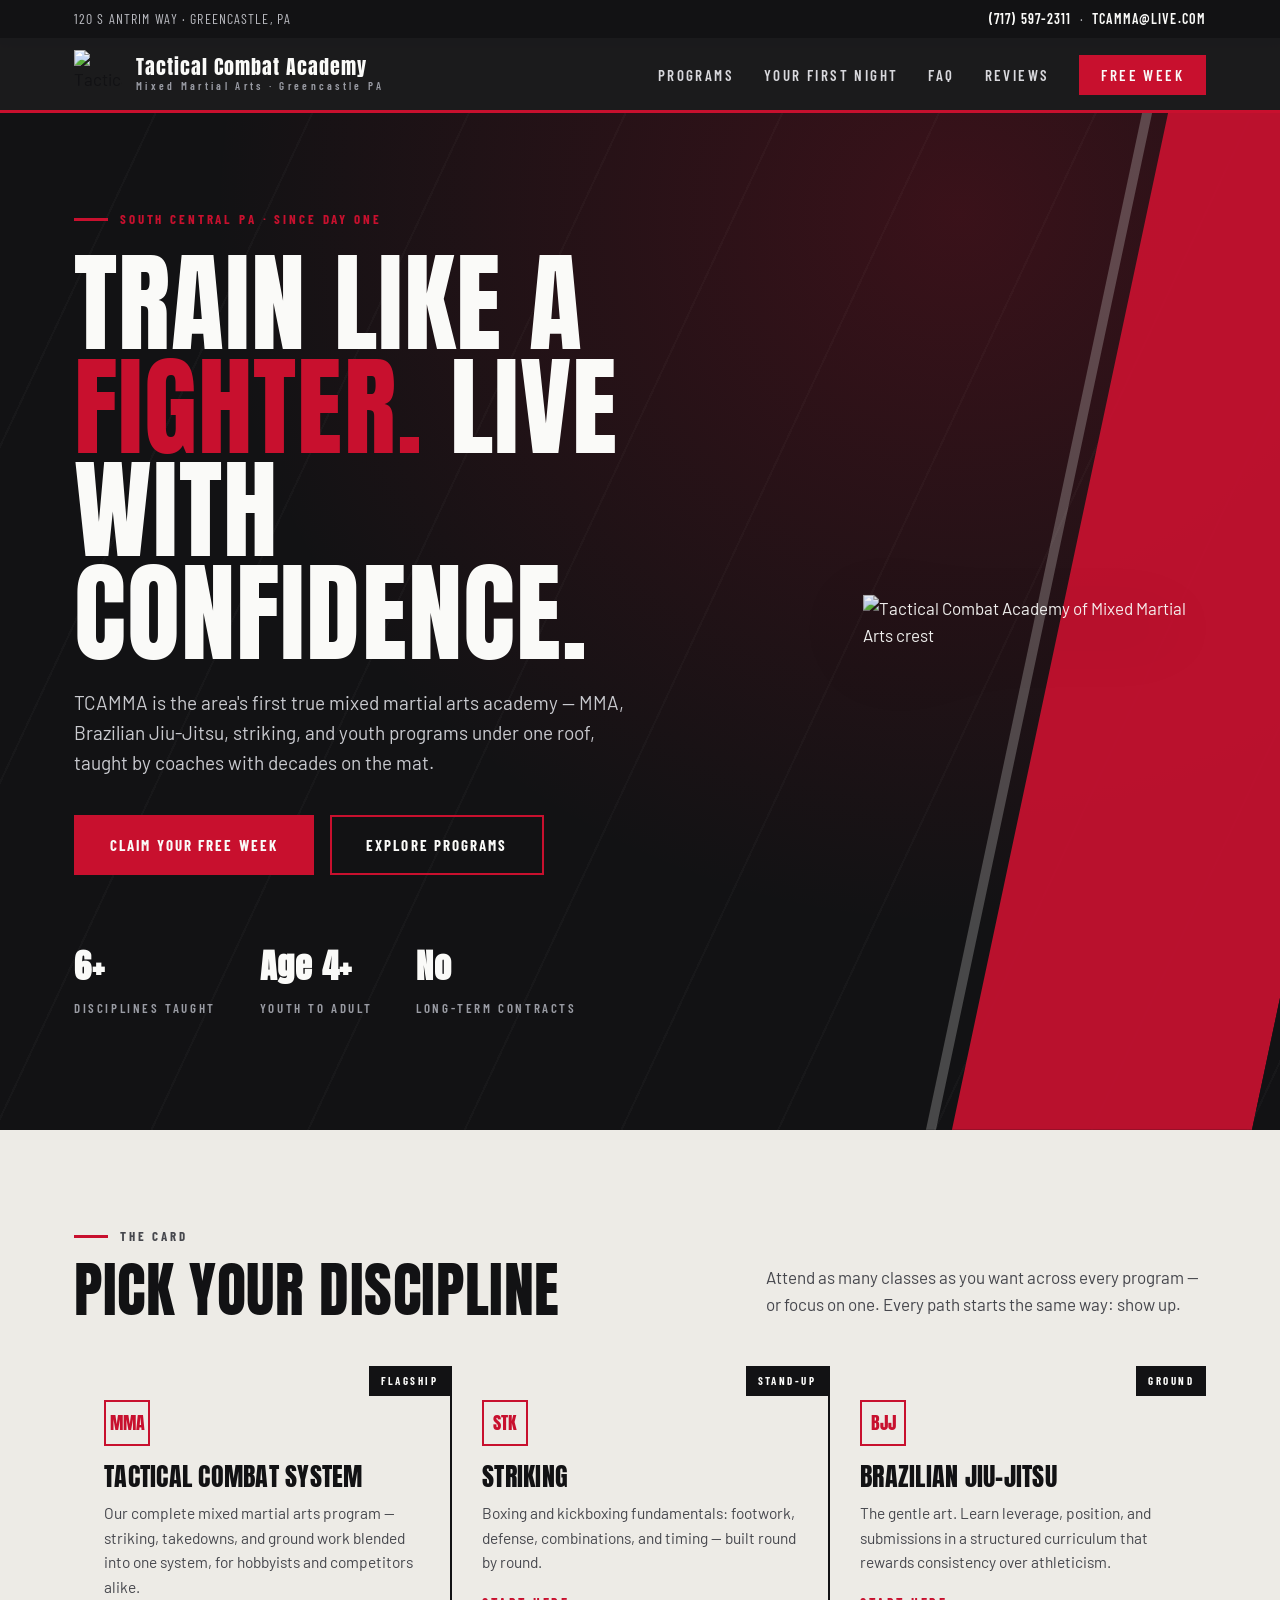
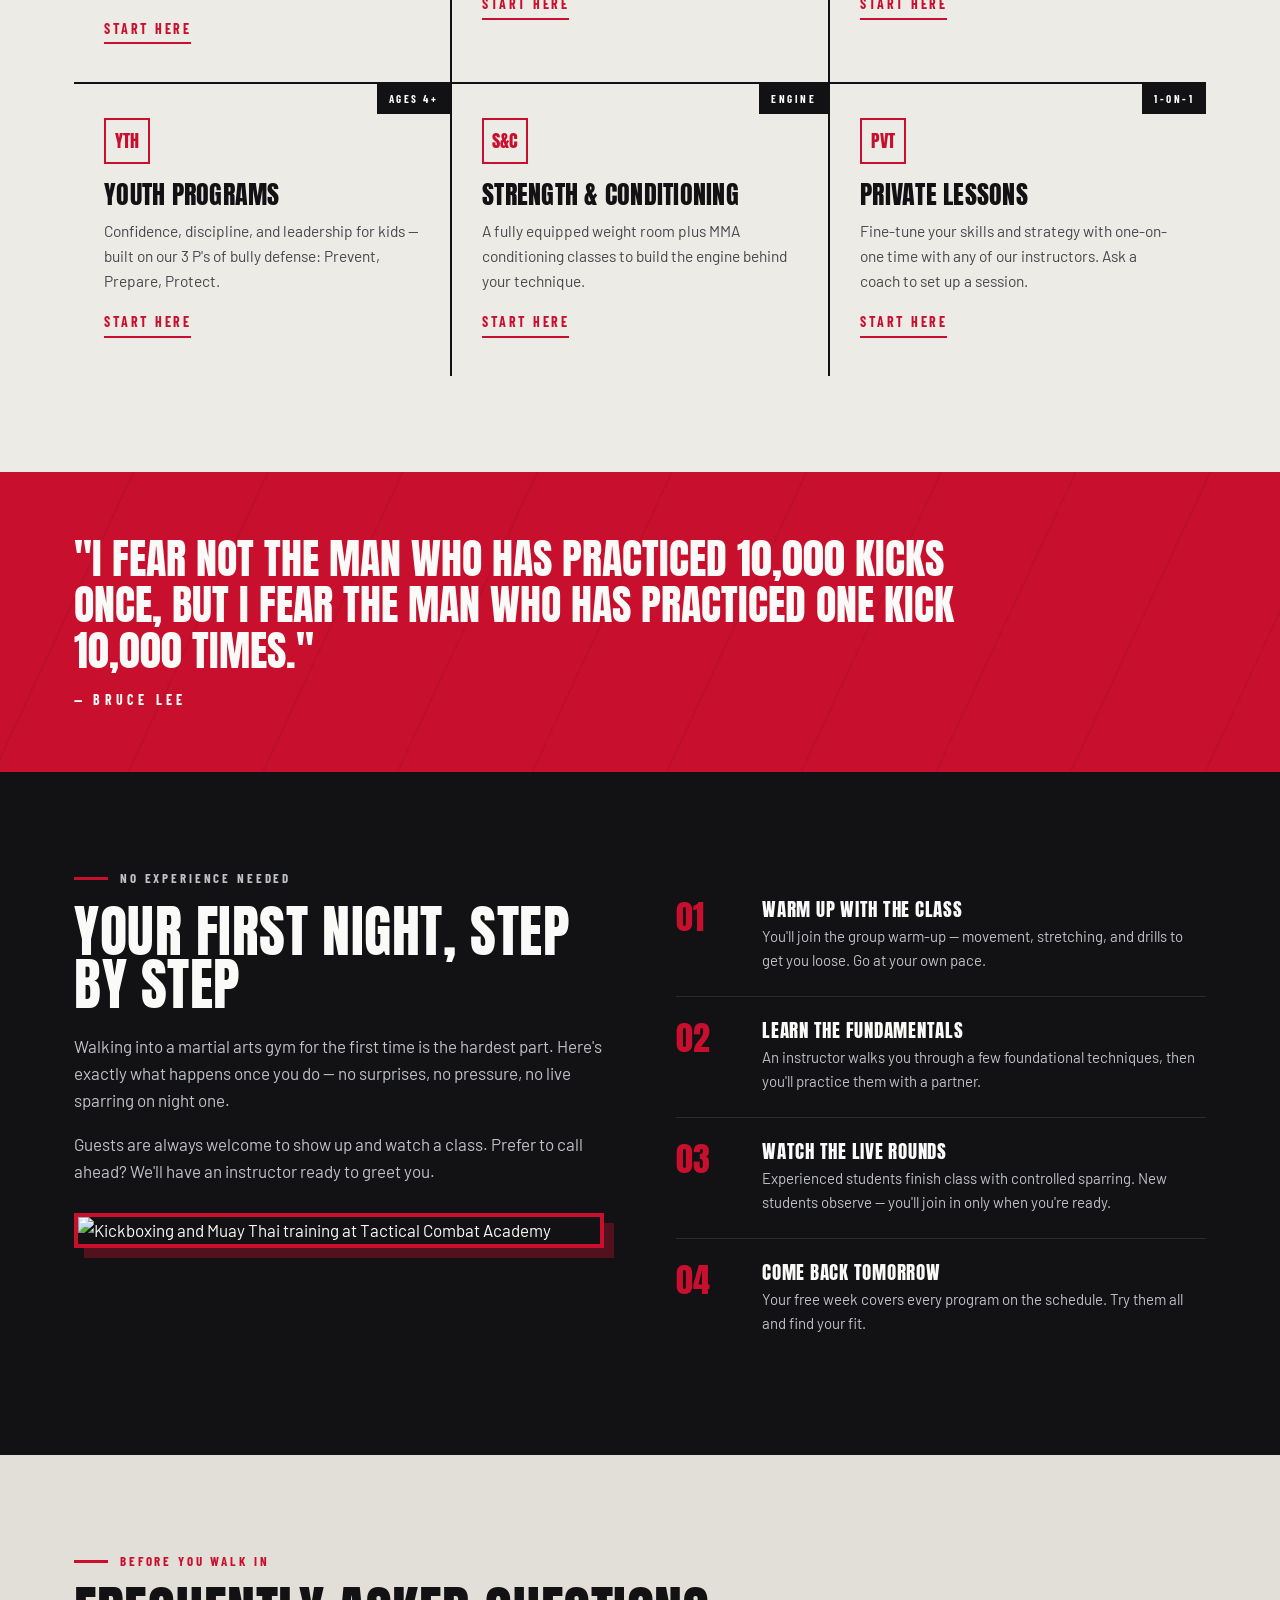
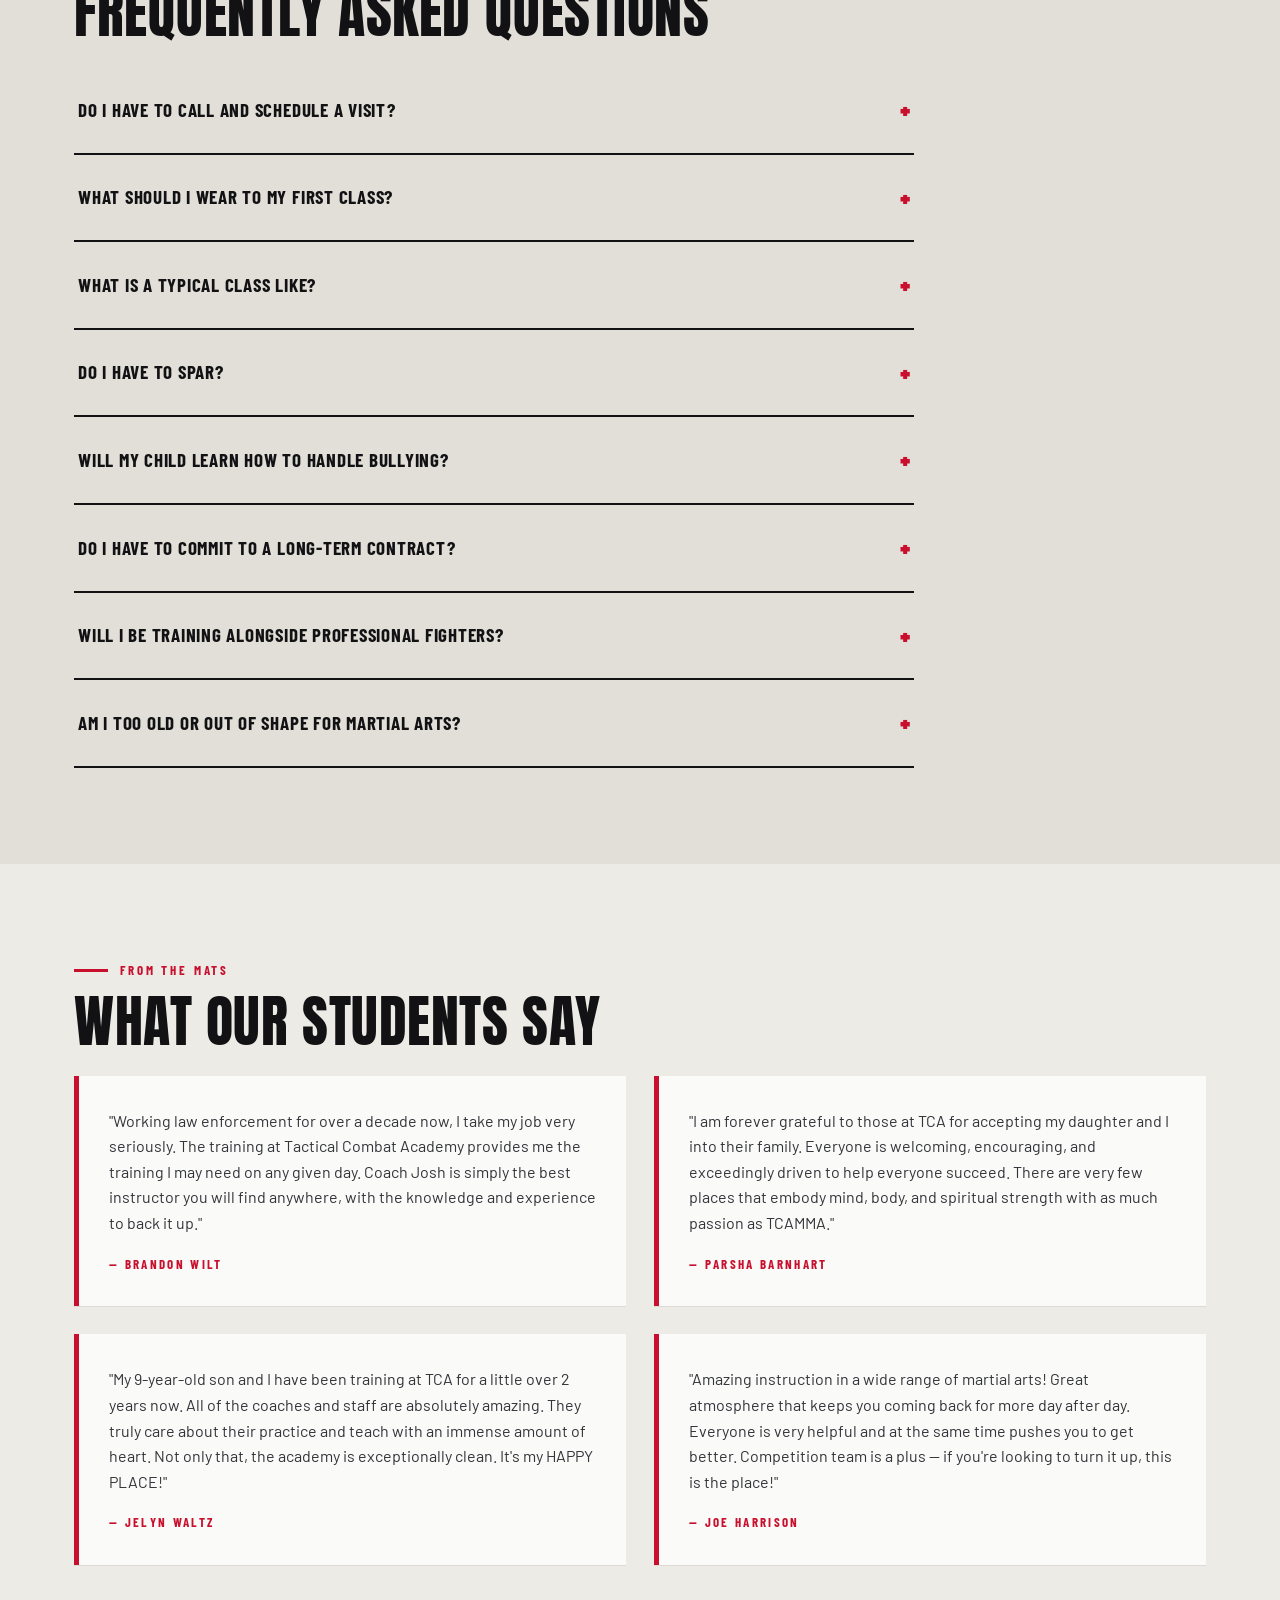
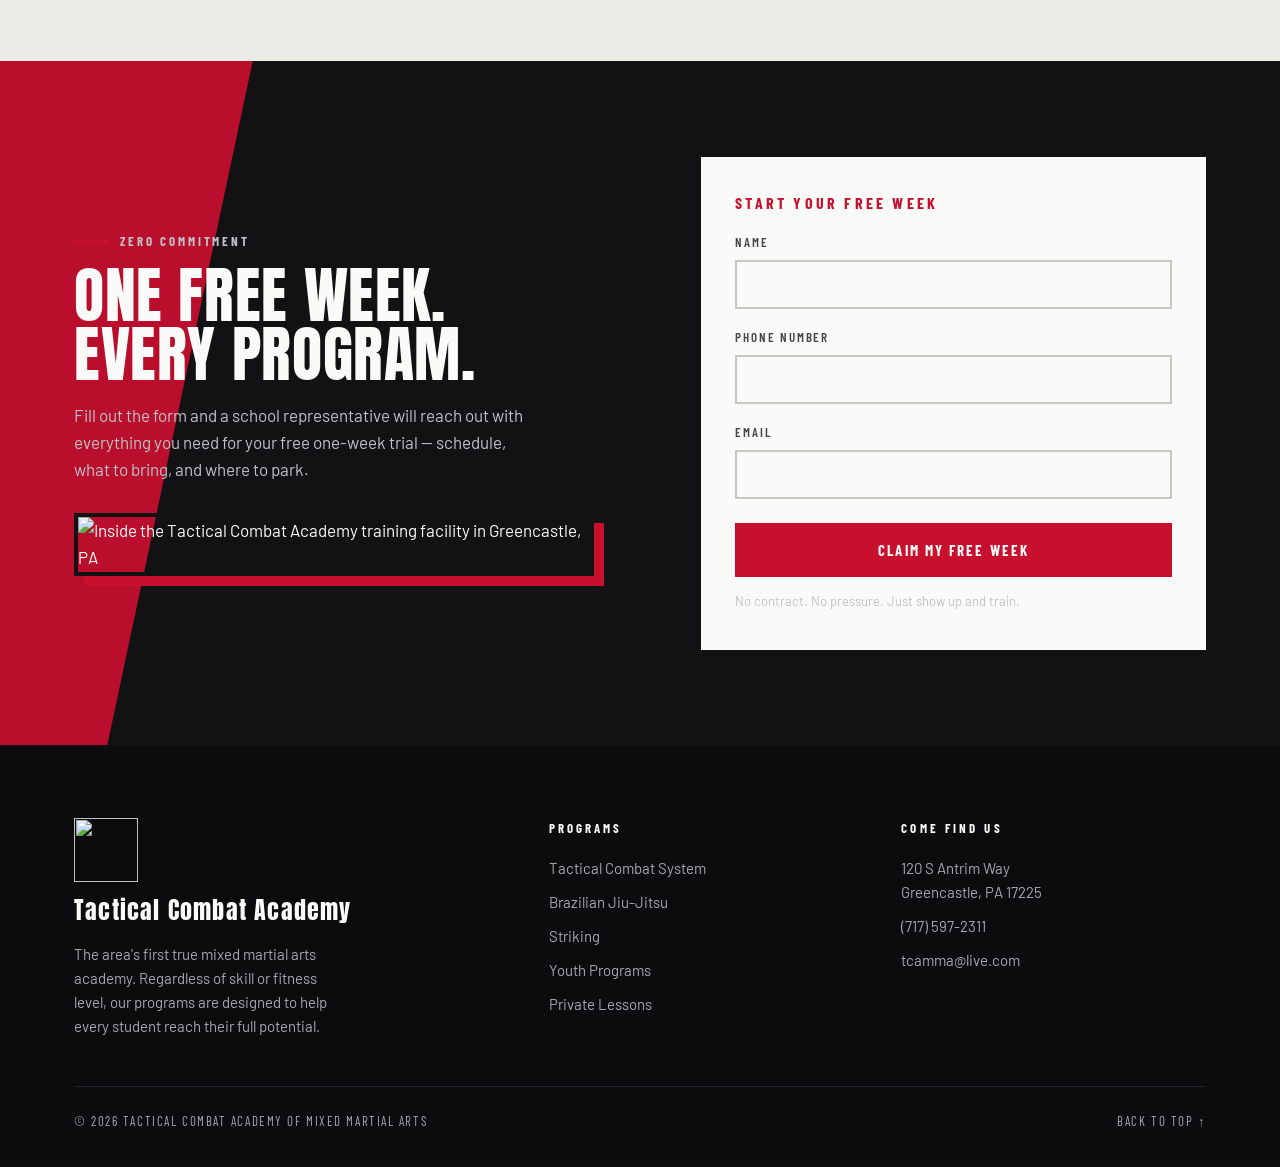
==== index.html @ 6f289216 "Rename tcamma-redesign_1.html to index.html" ====
<!DOCTYPE html>
<html lang="en">
<head>
<meta charset="UTF-8">
<meta name="viewport" content="width=device-width, initial-scale=1.0">
<title>Tactical Combat Academy | MMA, BJJ & Striking — Greencastle, PA</title>
<meta name="description" content="TCAMMA is South Central PA's first true mixed martial arts academy. MMA, Brazilian Jiu-Jitsu, Striking, and youth programs in Greencastle, PA. Free week of training.">
<link rel="preconnect" href="https://fonts.googleapis.com">
<link rel="preconnect" href="https://fonts.gstatic.com" crossorigin>
<link href="https://fonts.googleapis.com/css2?family=Anton&family=Barlow:wght@400;500;600;700&family=Barlow+Condensed:wght@500;600;700&display=swap" rel="stylesheet">
<style>
:root{
  --red:#C8102E;
  --red-dark:#8E0B20;
  --ink:#121214;
  --ink-soft:#1C1C20;
  --canvas:#EDEBE6;
  --canvas-deep:#E2DfD8;
  --steel:#6B6E76;
  --white:#FAFAF8;
  --display:'Anton',Impact,sans-serif;
  --body:'Barlow',Arial,sans-serif;
  --cond:'Barlow Condensed',Arial,sans-serif;
}
*{margin:0;padding:0;box-sizing:border-box}
html{scroll-behavior:smooth}
@media (prefers-reduced-motion:reduce){
  html{scroll-behavior:auto}
  *,*::before,*::after{animation:none!important;transition:none!important}
}
body{font-family:var(--body);color:var(--ink);background:var(--canvas);line-height:1.6;font-size:17px}
img{max-width:100%;display:block}
a{color:inherit}
.wrap{max-width:1180px;margin:0 auto;padding:0 24px}

/* ---------- utility ---------- */
.eyebrow{font-family:var(--cond);font-weight:700;letter-spacing:.22em;text-transform:uppercase;font-size:13px;color:var(--red);display:flex;align-items:center;gap:12px}
.eyebrow::before{content:"";width:34px;height:3px;background:var(--red)}
h1,h2,h3{font-family:var(--display);font-weight:400;text-transform:uppercase;line-height:.95;letter-spacing:.01em}
.btn{display:inline-block;font-family:var(--cond);font-weight:700;text-transform:uppercase;letter-spacing:.14em;font-size:15px;text-decoration:none;padding:16px 34px;border:2px solid var(--red);transition:background .18s,color .18s,transform .18s;cursor:pointer}
.btn-solid{background:var(--red);color:var(--white)}
.btn-solid:hover{background:var(--red-dark);border-color:var(--red-dark)}
.btn-ghost{background:transparent;color:var(--white)}
.btn-ghost:hover{background:var(--red);color:var(--white)}
.btn:focus-visible,a:focus-visible,button:focus-visible,input:focus-visible{outline:3px solid var(--red);outline-offset:3px}

/* ---------- top bar ---------- */
.topbar{background:var(--ink);color:#B9BAC0;font-family:var(--cond);font-size:14px;letter-spacing:.08em;text-transform:uppercase}
.topbar .wrap{display:flex;justify-content:space-between;align-items:center;padding-top:8px;padding-bottom:8px}
.topbar a{color:var(--white);text-decoration:none;font-weight:600}
.topbar a:hover{color:var(--red)}
@media(max-width:640px){.topbar .loc{display:none}.topbar .wrap{justify-content:center}}

/* ---------- nav ---------- */
.nav{position:sticky;top:0;z-index:50;background:rgba(18,18,20,.96);backdrop-filter:blur(6px);border-bottom:3px solid var(--red)}
.nav .wrap{display:flex;align-items:center;justify-content:space-between;height:72px}
.brand{display:flex;align-items:center;gap:14px;text-decoration:none}
.brand-logo{width:48px;height:48px;object-fit:contain}
.brand-name{font-family:var(--display);color:var(--white);font-size:20px;letter-spacing:.05em;line-height:1}
.brand-name span{display:block;font-family:var(--cond);font-weight:600;font-size:11px;letter-spacing:.3em;color:#9A9CA4;margin-top:3px}
.nav-links{display:flex;gap:30px;list-style:none;align-items:center}
.nav-links a{font-family:var(--cond);font-weight:600;font-size:15px;letter-spacing:.16em;text-transform:uppercase;color:#D8D8DC;text-decoration:none;padding:6px 0;border-bottom:2px solid transparent;transition:color .15s,border-color .15s}
.nav-links a:hover{color:var(--white);border-color:var(--red)}
.nav-cta{background:var(--red);color:var(--white)!important;padding:11px 22px!important;border-bottom:none!important}
.nav-cta:hover{background:var(--red-dark)}
.nav-toggle{display:none;background:none;border:0;cursor:pointer;width:44px;height:44px;position:relative}
.nav-toggle span,.nav-toggle span::before,.nav-toggle span::after{content:"";position:absolute;left:8px;width:28px;height:3px;background:var(--white);transition:transform .2s}
.nav-toggle span{top:21px}
.nav-toggle span::before{top:-9px;left:0}
.nav-toggle span::after{top:9px;left:0}
@media(max-width:880px){
  .nav-toggle{display:block}
  .nav-links{position:absolute;top:72px;left:0;right:0;background:var(--ink);flex-direction:column;gap:0;padding:12px 0 20px;display:none;border-bottom:3px solid var(--red)}
  .nav-links.open{display:flex}
  .nav-links li{width:100%;text-align:center}
  .nav-links a{display:block;padding:14px 0}
  .nav-cta{margin:10px 24px 0;display:inline-block}
}

/* ---------- hero ---------- */
.hero{position:relative;background:var(--ink);color:var(--white);overflow:hidden}
.hero::before{content:"";position:absolute;inset:0;background:
  repeating-linear-gradient(115deg,transparent 0 140px,rgba(255,255,255,.025) 140px 142px),
  radial-gradient(ellipse at 75% 10%,rgba(200,16,46,.22),transparent 55%);
  pointer-events:none}
.hero-stripe{position:absolute;top:0;bottom:0;right:-80px;width:300px;background:var(--red);transform:skewX(-12deg);opacity:.92}
.hero-stripe::after{content:"";position:absolute;left:-26px;top:0;bottom:0;width:10px;background:var(--white);opacity:.25}
.hero .wrap{position:relative;padding-top:96px;padding-bottom:110px;max-width:1180px}
.hero h1{font-size:clamp(52px,8.5vw,118px);max-width:11ch;margin:22px 0 8px}
.hero h1 em{font-style:normal;color:var(--red);-webkit-text-stroke:0}
.hero p.lede{max-width:560px;font-size:19px;color:#C9CACF;margin:22px 0 36px}
.hero-actions{display:flex;gap:16px;flex-wrap:wrap}
.hero-meta{display:flex;gap:44px;margin-top:64px;flex-wrap:wrap}
.hero-meta div{font-family:var(--cond)}
.hero-meta b{display:block;font-family:var(--display);font-size:34px;color:var(--white);letter-spacing:.02em}
.hero-meta span{font-size:13px;font-weight:600;letter-spacing:.2em;text-transform:uppercase;color:#9A9CA4}
@media(max-width:640px){.hero .wrap{padding-top:64px;padding-bottom:72px}.hero-stripe{display:none}.hero-meta{gap:28px}}

.hero-logo{position:absolute;right:6%;top:50%;transform:translateY(-50%);width:min(340px,30vw);opacity:.95;filter:drop-shadow(0 18px 40px rgba(0,0,0,.5))}
@media(max-width:880px){.hero-logo{display:none}}
.section-photo{width:100%;border:4px solid var(--ink);box-shadow:10px 10px 0 var(--red)}
.first .section-photo{border-color:var(--red);box-shadow:10px 10px 0 rgba(200,16,46,.35);margin-top:28px}

/* ---------- programs (fight card) ---------- */
.programs{padding:96px 0;background:var(--canvas)}
.section-head{display:flex;justify-content:space-between;align-items:flex-end;gap:24px;margin-bottom:48px;flex-wrap:wrap}
.section-head h2{font-size:clamp(36px,5vw,60px);margin-top:14px}
.section-head p{max-width:440px;color:#46474D}
.card-grid{display:grid;grid-template-columns:repeat(3,1fr);gap:2px;background:var(--ink)}
.pcard{background:var(--canvas);padding:34px 30px 38px;position:relative;transition:background .18s}
.pcard::before{content:attr(data-tag);position:absolute;top:0;right:0;background:var(--ink);color:var(--white);font-family:var(--cond);font-weight:700;font-size:11px;letter-spacing:.22em;text-transform:uppercase;padding:6px 12px}
.pcard:hover{background:var(--white)}
.pcard h3{font-size:26px;margin:18px 0 12px}
.pcard p{font-size:15.5px;color:#46474D}
.pcard .disc{width:46px;height:46px;border:2px solid var(--red);display:flex;align-items:center;justify-content:center;font-family:var(--display);font-size:18px;color:var(--red)}
.pcard a{font-family:var(--cond);font-weight:700;font-size:14px;letter-spacing:.18em;text-transform:uppercase;color:var(--red);text-decoration:none;display:inline-block;margin-top:18px;border-bottom:2px solid var(--red);padding-bottom:2px}
.pcard a:hover{color:var(--red-dark);border-color:var(--red-dark)}
@media(max-width:920px){.card-grid{grid-template-columns:repeat(2,1fr)}}
@media(max-width:600px){.card-grid{grid-template-columns:1fr}}

/* ---------- quote band ---------- */
.quote{background:var(--red);color:var(--white);padding:64px 0;position:relative;overflow:hidden}
.quote::before{content:"";position:absolute;inset:0;background:repeating-linear-gradient(115deg,transparent 0 120px,rgba(0,0,0,.06) 120px 122px)}
.quote blockquote{position:relative;font-family:var(--display);font-size:clamp(24px,3.6vw,42px);text-transform:uppercase;line-height:1.1;max-width:880px}
.quote cite{display:block;margin-top:18px;font-family:var(--cond);font-style:normal;font-weight:700;font-size:14px;letter-spacing:.3em}

/* ---------- why / first night ---------- */
.first{padding:96px 0;background:var(--ink);color:var(--white)}
.first .wrap{display:grid;grid-template-columns:1fr 1fr;gap:72px;align-items:start}
.first h2{font-size:clamp(36px,5vw,56px);margin:14px 0 22px}
.first p{color:#C0C1C7;margin-bottom:16px}
.steps{counter-reset:step;list-style:none;margin-top:8px}
.steps li{counter-increment:step;display:grid;grid-template-columns:64px 1fr;gap:22px;padding:24px 0;border-bottom:1px solid #2A2A2F}
.steps li:last-child{border-bottom:none}
.steps li::before{content:counter(step,decimal-leading-zero);font-family:var(--display);font-size:34px;color:var(--red);line-height:1}
.steps h3{font-size:19px;letter-spacing:.04em;margin-bottom:6px}
.steps p{font-size:15px;margin:0}
@media(max-width:880px){.first .wrap{grid-template-columns:1fr;gap:40px}}

/* ---------- faq ---------- */
.faq{padding:96px 0;background:var(--canvas-deep)}
.faq-list{max-width:840px;margin-top:8px}
.faq-item{border-bottom:2px solid var(--ink)}
.faq-item summary{cursor:pointer;list-style:none;display:flex;justify-content:space-between;align-items:center;gap:20px;padding:22px 4px;font-family:var(--cond);font-weight:700;font-size:19px;letter-spacing:.04em;text-transform:uppercase}
.faq-item summary::-webkit-details-marker{display:none}
.faq-item summary::after{content:"+";font-family:var(--display);font-size:26px;color:var(--red);flex:0 0 auto;transition:transform .18s}
.faq-item[open] summary::after{transform:rotate(45deg)}
.faq-item .a{padding:0 4px 24px;color:#3C3D42;max-width:70ch}

/* ---------- testimonials ---------- */
.testi{padding:96px 0;background:var(--canvas)}
.testi-grid{display:grid;grid-template-columns:repeat(2,1fr);gap:28px;margin-top:8px}
.tcard{background:var(--white);border-left:5px solid var(--red);padding:32px 30px;box-shadow:0 1px 0 rgba(18,18,20,.08)}
.tcard p{font-size:16px;color:#33343A}
.tcard footer{margin-top:18px;font-family:var(--cond);font-weight:700;letter-spacing:.18em;text-transform:uppercase;font-size:13px;color:var(--red)}
@media(max-width:760px){.testi-grid{grid-template-columns:1fr}}

/* ---------- trial form ---------- */
.trial{background:var(--ink);color:var(--white);padding:96px 0;position:relative;overflow:hidden}
.trial::before{content:"";position:absolute;top:0;bottom:0;left:-120px;width:300px;background:var(--red);transform:skewX(-12deg);opacity:.92}
.trial .wrap{position:relative;display:grid;grid-template-columns:1.1fr 1fr;gap:72px;align-items:center}
.trial h2{font-size:clamp(38px,5vw,62px);margin:14px 0 18px}
.trial p{color:#C0C1C7;max-width:46ch}
.trial-form{background:var(--white);color:var(--ink);padding:38px 34px}
.trial-form h3{font-family:var(--cond);font-weight:700;font-size:16px;letter-spacing:.2em;text-transform:uppercase;margin-bottom:22px;color:var(--red)}
.field{margin-bottom:18px}
.field label{display:block;font-family:var(--cond);font-weight:600;font-size:13px;letter-spacing:.14em;text-transform:uppercase;margin-bottom:7px;color:#46474D}
.field input{width:100%;padding:13px 14px;border:2px solid #C9C7C0;background:var(--white);font-family:var(--body);font-size:16px}
.field input:focus{border-color:var(--red);outline:none}
.trial-form .btn{width:100%;text-align:center;margin-top:6px}
.fineprint{font-size:13px;color:#7A7B80;margin-top:14px}
@media(max-width:880px){.trial .wrap{grid-template-columns:1fr;gap:44px}.trial::before{display:none}}

/* ---------- footer ---------- */
footer.site{background:#0C0C0E;color:#A7A8AE;padding:72px 0 36px;font-size:15px}
.foot-grid{display:grid;grid-template-columns:1.4fr 1fr 1fr;gap:48px;margin-bottom:48px}
.foot-grid h4{font-family:var(--cond);font-weight:700;font-size:13px;letter-spacing:.24em;text-transform:uppercase;color:var(--white);margin-bottom:18px}
.foot-grid ul{list-style:none}
.foot-grid li{margin-bottom:10px}
.foot-grid a{text-decoration:none;color:#A7A8AE}
.foot-grid a:hover{color:var(--white)}
.foot-brand .brand-name{font-size:24px}
.foot-brand p{margin-top:16px;max-width:34ch}
.foot-bottom{border-top:1px solid #232327;padding-top:24px;display:flex;justify-content:space-between;gap:16px;flex-wrap:wrap;font-family:var(--cond);font-size:13px;letter-spacing:.12em;text-transform:uppercase}
@media(max-width:760px){.foot-grid{grid-template-columns:1fr;gap:36px}}

/* ---------- reveal animation ---------- */
.reveal{opacity:0;transform:translateY(18px);transition:opacity .5s ease,transform .5s ease}
.reveal.in{opacity:1;transform:none}
</style>
</head>
<body>

<!-- TOP BAR -->
<div class="topbar">
  <div class="wrap">
    <span class="loc">120 S Antrim Way · Greencastle, PA</span>
    <span><a href="tel:7175972311">(717) 597-2311</a> &nbsp;·&nbsp; <a href="mailto:tcamma@live.com">tcamma@live.com</a></span>
  </div>
</div>

<!-- NAV -->
<nav class="nav" aria-label="Main">
  <div class="wrap">
    <a class="brand" href="#top">
      <img class="brand-logo" src="https://www.tcamma.com/wp-content/uploads/2019/04/tcamma85.png" alt="Tactical Combat Academy logo" width="48" height="48">
      <span class="brand-name">Tactical Combat Academy<span>Mixed Martial Arts · Greencastle PA</span></span>
    </a>
    <button class="nav-toggle" aria-label="Open menu" aria-expanded="false" onclick="toggleNav(this)"><span></span></button>
    <ul class="nav-links" id="navLinks">
      <li><a href="#programs">Programs</a></li>
      <li><a href="#first-night">Your First Night</a></li>
      <li><a href="#faq">FAQ</a></li>
      <li><a href="#testimonials">Reviews</a></li>
      <li><a href="#free-week" class="nav-cta">Free Week</a></li>
    </ul>
  </div>
</nav>

<!-- HERO -->
<header class="hero" id="top">
  <div class="hero-stripe" aria-hidden="true"></div>
  <img class="hero-logo" src="https://www.tcamma.com/wp-content/uploads/2019/04/tcamma200.png" alt="Tactical Combat Academy of Mixed Martial Arts crest">
  <div class="wrap">
    <p class="eyebrow">South Central PA · Since Day One</p>
    <h1>Train like a <em>fighter.</em> Live with confidence.</h1>
    <p class="lede">TCAMMA is the area's first true mixed martial arts academy — MMA, Brazilian Jiu-Jitsu, striking, and youth programs under one roof, taught by coaches with decades on the mat.</p>
    <div class="hero-actions">
      <a class="btn btn-solid" href="#free-week">Claim Your Free Week</a>
      <a class="btn btn-ghost" href="#programs">Explore Programs</a>
    </div>
    <div class="hero-meta">
      <div><b>6+</b><span>Disciplines Taught</span></div>
      <div><b>Age 4+</b><span>Youth to Adult</span></div>
      <div><b>No</b><span>Long-Term Contracts</span></div>
    </div>
  </div>
</header>

<!-- PROGRAMS -->
<section class="programs" id="programs">
  <div class="wrap">
    <div class="section-head reveal">
      <div>
        <p class="eyebrow">The Card</p>
        <h2>Pick Your Discipline</h2>
      </div>
      <p>Attend as many classes as you want across every program — or focus on one. Every path starts the same way: show up.</p>
    </div>
    <div class="card-grid">
      <article class="pcard reveal" data-tag="Flagship">
        <div class="disc">MMA</div>
        <h3>Tactical Combat System</h3>
        <p>Our complete mixed martial arts program — striking, takedowns, and ground work blended into one system, for hobbyists and competitors alike.</p>
        <a href="#free-week">Start Here</a>
      </article>
      <article class="pcard reveal" data-tag="Stand-Up">
        <div class="disc">STK</div>
        <h3>Striking</h3>
        <p>Boxing and kickboxing fundamentals: footwork, defense, combinations, and timing — built round by round.</p>
        <a href="#free-week">Start Here</a>
      </article>
      <article class="pcard reveal" data-tag="Ground">
        <div class="disc">BJJ</div>
        <h3>Brazilian Jiu-Jitsu</h3>
        <p>The gentle art. Learn leverage, position, and submissions in a structured curriculum that rewards consistency over athleticism.</p>
        <a href="#free-week">Start Here</a>
      </article>
      <article class="pcard reveal" data-tag="Ages 4+">
        <div class="disc">YTH</div>
        <h3>Youth Programs</h3>
        <p>Confidence, discipline, and leadership for kids — built on our 3 P's of bully defense: Prevent, Prepare, Protect.</p>
        <a href="#free-week">Start Here</a>
      </article>
      <article class="pcard reveal" data-tag="Engine">
        <div class="disc">S&amp;C</div>
        <h3>Strength &amp; Conditioning</h3>
        <p>A fully equipped weight room plus MMA conditioning classes to build the engine behind your technique.</p>
        <a href="#free-week">Start Here</a>
      </article>
      <article class="pcard reveal" data-tag="1-on-1">
        <div class="disc">PVT</div>
        <h3>Private Lessons</h3>
        <p>Fine-tune your skills and strategy with one-on-one time with any of our instructors. Ask a coach to set up a session.</p>
        <a href="#free-week">Start Here</a>
      </article>
    </div>
  </div>
</section>

<!-- QUOTE BAND -->
<section class="quote">
  <div class="wrap">
    <blockquote class="reveal">
      "I fear not the man who has practiced 10,000 kicks once, but I fear the man who has practiced one kick 10,000 times."
      <cite>— Bruce Lee</cite>
    </blockquote>
  </div>
</section>

<!-- FIRST NIGHT -->
<section class="first" id="first-night">
  <div class="wrap">
    <div class="reveal">
      <p class="eyebrow">No Experience Needed</p>
      <h2>Your First Night, Step by Step</h2>
      <p>Walking into a martial arts gym for the first time is the hardest part. Here's exactly what happens once you do — no surprises, no pressure, no live sparring on night one.</p>
      <p>Guests are always welcome to show up and watch a class. Prefer to call ahead? We'll have an instructor ready to greet you.</p>
      <img class="section-photo" src="https://www.tcamma.com/wp-content/uploads/2019/06/kickboxing_muay_thai_tca.jpg" alt="Kickboxing and Muay Thai training at Tactical Combat Academy" loading="lazy">
    </div>
    <ol class="steps reveal">
      <li>
        <div>
          <h3>Warm Up With the Class</h3>
          <p>You'll join the group warm-up — movement, stretching, and drills to get you loose. Go at your own pace.</p>
        </div>
      </li>
      <li>
        <div>
          <h3>Learn the Fundamentals</h3>
          <p>An instructor walks you through a few foundational techniques, then you'll practice them with a partner.</p>
        </div>
      </li>
      <li>
        <div>
          <h3>Watch the Live Rounds</h3>
          <p>Experienced students finish class with controlled sparring. New students observe — you'll join in only when you're ready.</p>
        </div>
      </li>
      <li>
        <div>
          <h3>Come Back Tomorrow</h3>
          <p>Your free week covers every program on the schedule. Try them all and find your fit.</p>
        </div>
      </li>
    </ol>
  </div>
</section>

<!-- FAQ -->
<section class="faq" id="faq">
  <div class="wrap">
    <p class="eyebrow">Before You Walk In</p>
    <h2 style="font-size:clamp(36px,5vw,56px);margin:14px 0 28px">Frequently Asked Questions</h2>
    <div class="faq-list reveal">
      <details class="faq-item">
        <summary>Do I have to call and schedule a visit?</summary>
        <div class="a">No. Guests are always welcome to show up and watch a class. If you feel more comfortable calling ahead, we'll have an instructor ready to greet you.</div>
      </details>
      <details class="faq-item">
        <summary>What should I wear to my first class?</summary>
        <div class="a">Comfortable workout clothes — gym shorts and a well-fitting t-shirt or compression shirt work best.</div>
      </details>
      <details class="faq-item">
        <summary>What is a typical class like?</summary>
        <div class="a">Every class has three phases: warm-ups, technique and drilling, then live sparring for experienced students.</div>
      </details>
      <details class="faq-item">
        <summary>Do I have to spar?</summary>
        <div class="a">No one is pressured into anything they're not ready for. Eventually, sparring is how you learn movement and timing — but the goal is to refine technique, never to hurt anyone.</div>
      </details>
      <details class="faq-item">
        <summary>Will my child learn how to handle bullying?</summary>
        <div class="a">Yes. Our children's program is built on the 3 P's: Prevent, Prepare, and Protect. We teach kids to avoid conflict whenever possible — and to be ready if they ever need to defend themselves.</div>
      </details>
      <details class="faq-item">
        <summary>Do I have to commit to a long-term contract?</summary>
        <div class="a">No. We don't believe in locking students into year-long contracts.</div>
      </details>
      <details class="faq-item">
        <summary>Will I be training alongside professional fighters?</summary>
        <div class="a">Possibly! Several amateur and professional fighters train here regularly — and they often help newer students learn.</div>
      </details>
      <details class="faq-item">
        <summary>Am I too old or out of shape for martial arts?</summary>
        <div class="a">No. We have students of all ages and fitness levels, and we'll ease you into the program. The only way to improve your conditioning is to get started.</div>
      </details>
    </div>
  </div>
</section>

<!-- TESTIMONIALS -->
<section class="testi" id="testimonials">
  <div class="wrap">
    <p class="eyebrow">From the Mats</p>
    <h2 style="font-size:clamp(36px,5vw,56px);margin:14px 0 28px">What Our Students Say</h2>
    <div class="testi-grid">
      <article class="tcard reveal">
        <p>"Working law enforcement for over a decade now, I take my job very seriously. The training at Tactical Combat Academy provides me the training I may need on any given day. Coach Josh is simply the best instructor you will find anywhere, with the knowledge and experience to back it up."</p>
        <footer>— Brandon Wilt</footer>
      </article>
      <article class="tcard reveal">
        <p>"I am forever grateful to those at TCA for accepting my daughter and I into their family. Everyone is welcoming, encouraging, and exceedingly driven to help everyone succeed. There are very few places that embody mind, body, and spiritual strength with as much passion as TCAMMA."</p>
        <footer>— Parsha Barnhart</footer>
      </article>
      <article class="tcard reveal">
        <p>"My 9-year-old son and I have been training at TCA for a little over 2 years now. All of the coaches and staff are absolutely amazing. They truly care about their practice and teach with an immense amount of heart. Not only that, the academy is exceptionally clean. It's my HAPPY PLACE!"</p>
        <footer>— Jelyn Waltz</footer>
      </article>
      <article class="tcard reveal">
        <p>"Amazing instruction in a wide range of martial arts! Great atmosphere that keeps you coming back for more day after day. Everyone is very helpful and at the same time pushes you to get better. Competition team is a plus — if you're looking to turn it up, this is the place!"</p>
        <footer>— Joe Harrison</footer>
      </article>
    </div>
  </div>
</section>

<!-- FREE WEEK -->
<section class="trial" id="free-week">
  <div class="wrap">
    <div class="reveal">
      <p class="eyebrow">Zero Commitment</p>
      <h2>One Free Week.<br>Every Program.</h2>
      <p>Fill out the form and a school representative will reach out with everything you need for your free one-week trial — schedule, what to bring, and where to park.</p>
      <img class="section-photo" src="https://www.tcamma.com/wp-content/uploads/2019/06/tactical_combat_academy_greencastle_pa.jpg" alt="Inside the Tactical Combat Academy training facility in Greencastle, PA" loading="lazy" style="margin-top:30px;max-width:520px">
    </div>
    <form class="trial-form reveal" onsubmit="event.preventDefault();this.innerHTML='<h3>You\'re In</h3><p>Thanks — a school representative will reach out soon with details about your free week of training.</p>'">
      <h3>Start Your Free Week</h3>
      <div class="field">
        <label for="f-name">Name</label>
        <input id="f-name" type="text" name="name" autocomplete="name" required>
      </div>
      <div class="field">
        <label for="f-phone">Phone Number</label>
        <input id="f-phone" type="tel" name="phone" autocomplete="tel" required>
      </div>
      <div class="field">
        <label for="f-email">Email</label>
        <input id="f-email" type="email" name="email" autocomplete="email" required>
      </div>
      <button class="btn btn-solid" type="submit">Claim My Free Week</button>
      <p class="fineprint">No contract. No pressure. Just show up and train.</p>
    </form>
  </div>
</section>

<!-- FOOTER -->
<footer class="site">
  <div class="wrap">
    <div class="foot-grid">
      <div class="foot-brand">
        <img src="https://www.tcamma.com/wp-content/uploads/2019/04/tcamma85.png" alt="" width="64" height="64" style="margin-bottom:16px">
        <span class="brand-name" style="color:var(--white)">Tactical Combat Academy</span>
        <p>The area's first true mixed martial arts academy. Regardless of skill or fitness level, our programs are designed to help every student reach their full potential.</p>
      </div>
      <div>
        <h4>Programs</h4>
        <ul>
          <li><a href="#programs">Tactical Combat System</a></li>
          <li><a href="#programs">Brazilian Jiu-Jitsu</a></li>
          <li><a href="#programs">Striking</a></li>
          <li><a href="#programs">Youth Programs</a></li>
          <li><a href="#programs">Private Lessons</a></li>
        </ul>
      </div>
      <div>
        <h4>Come Find Us</h4>
        <ul>
          <li>120 S Antrim Way<br>Greencastle, PA 17225</li>
          <li><a href="tel:7175972311">(717) 597-2311</a></li>
          <li><a href="mailto:tcamma@live.com">tcamma@live.com</a></li>
        </ul>
      </div>
    </div>
    <div class="foot-bottom">
      <span>© 2026 Tactical Combat Academy of Mixed Martial Arts</span>
      <span><a href="#top" style="color:#A7A8AE;text-decoration:none">Back to Top ↑</a></span>
    </div>
  </div>
</footer>

<script>
function toggleNav(btn){
  const links=document.getElementById('navLinks');
  const open=links.classList.toggle('open');
  btn.setAttribute('aria-expanded',open);
}
// close mobile menu on link tap
document.querySelectorAll('.nav-links a').forEach(a=>a.addEventListener('click',()=>{
  document.getElementById('navLinks').classList.remove('open');
}));
// scroll reveal
const io=new IntersectionObserver(es=>es.forEach(e=>{if(e.isIntersecting){e.target.classList.add('in');io.unobserve(e.target)}}),{threshold:.12});
document.querySelectorAll('.reveal').forEach(el=>io.observe(el));
if(matchMedia('(prefers-reduced-motion: reduce)').matches){document.querySelectorAll('.reveal').forEach(el=>el.classList.add('in'))}
</script>
</body>
</html>
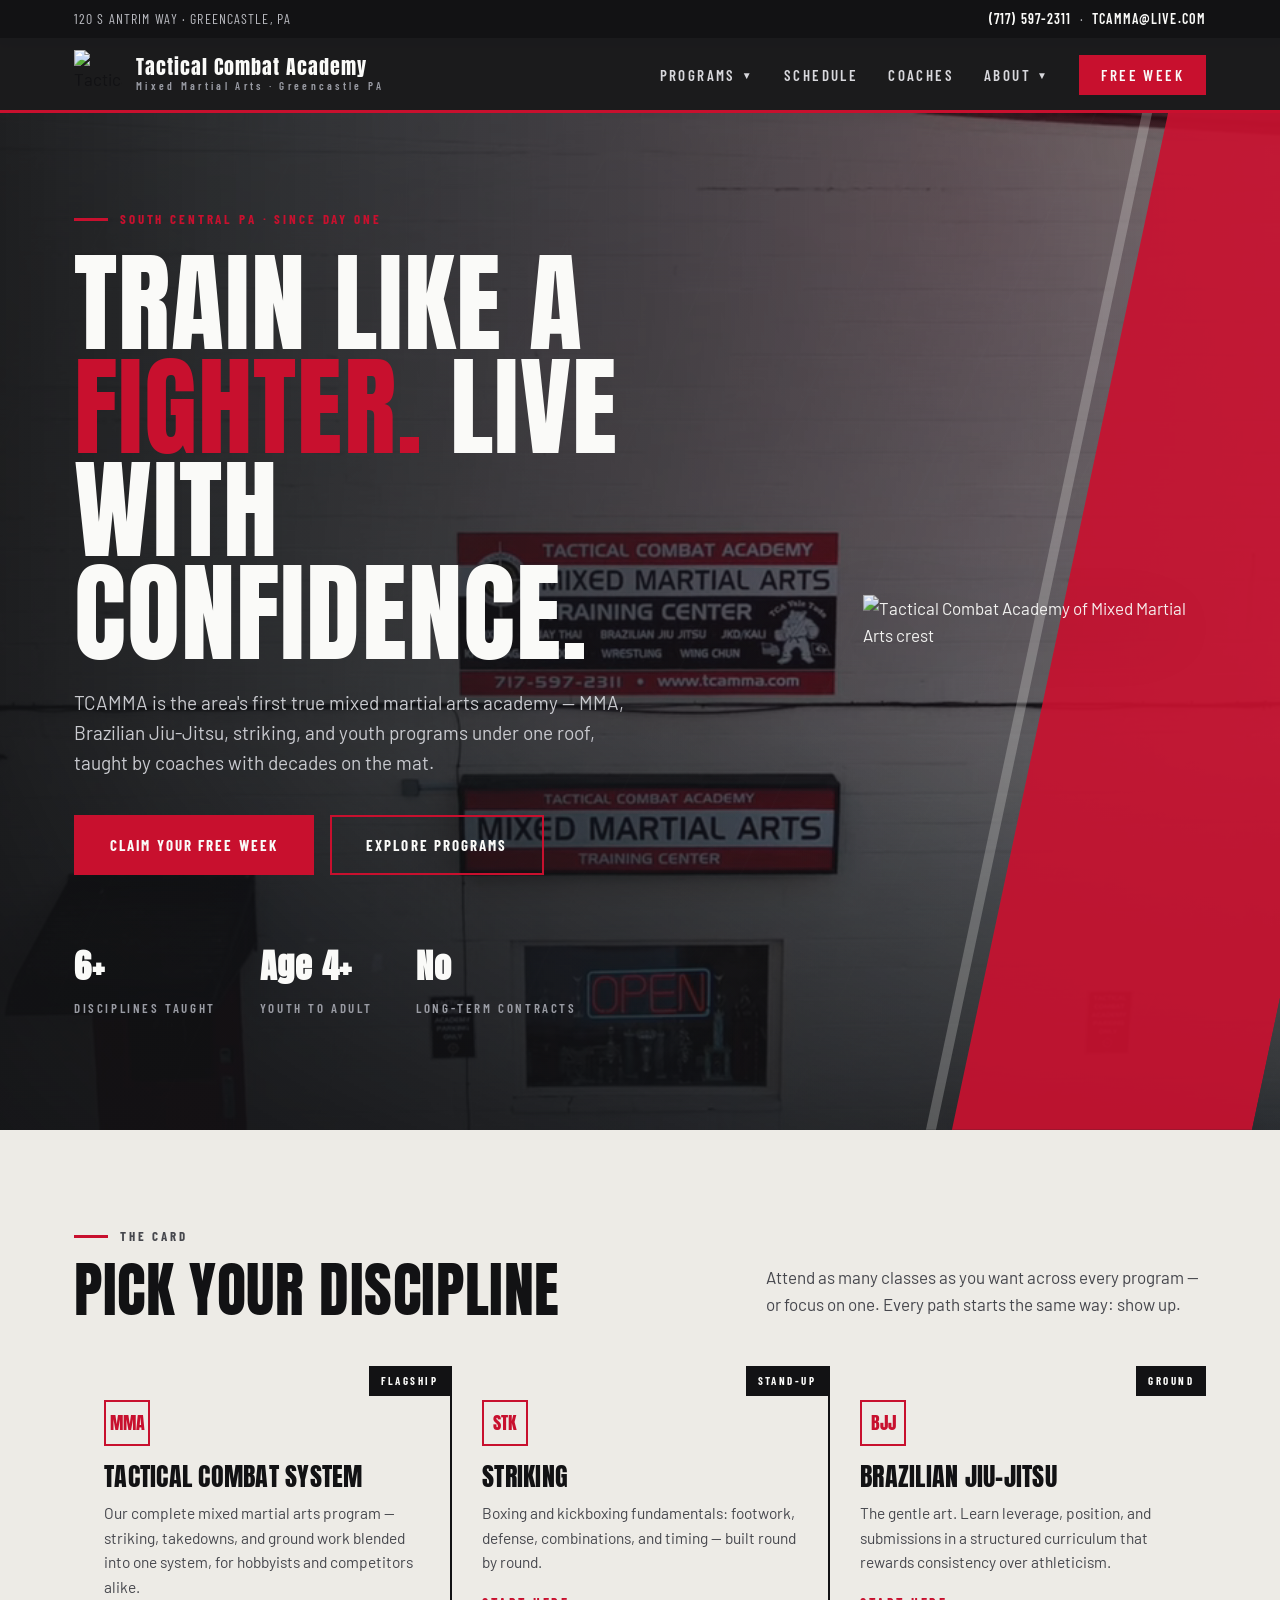
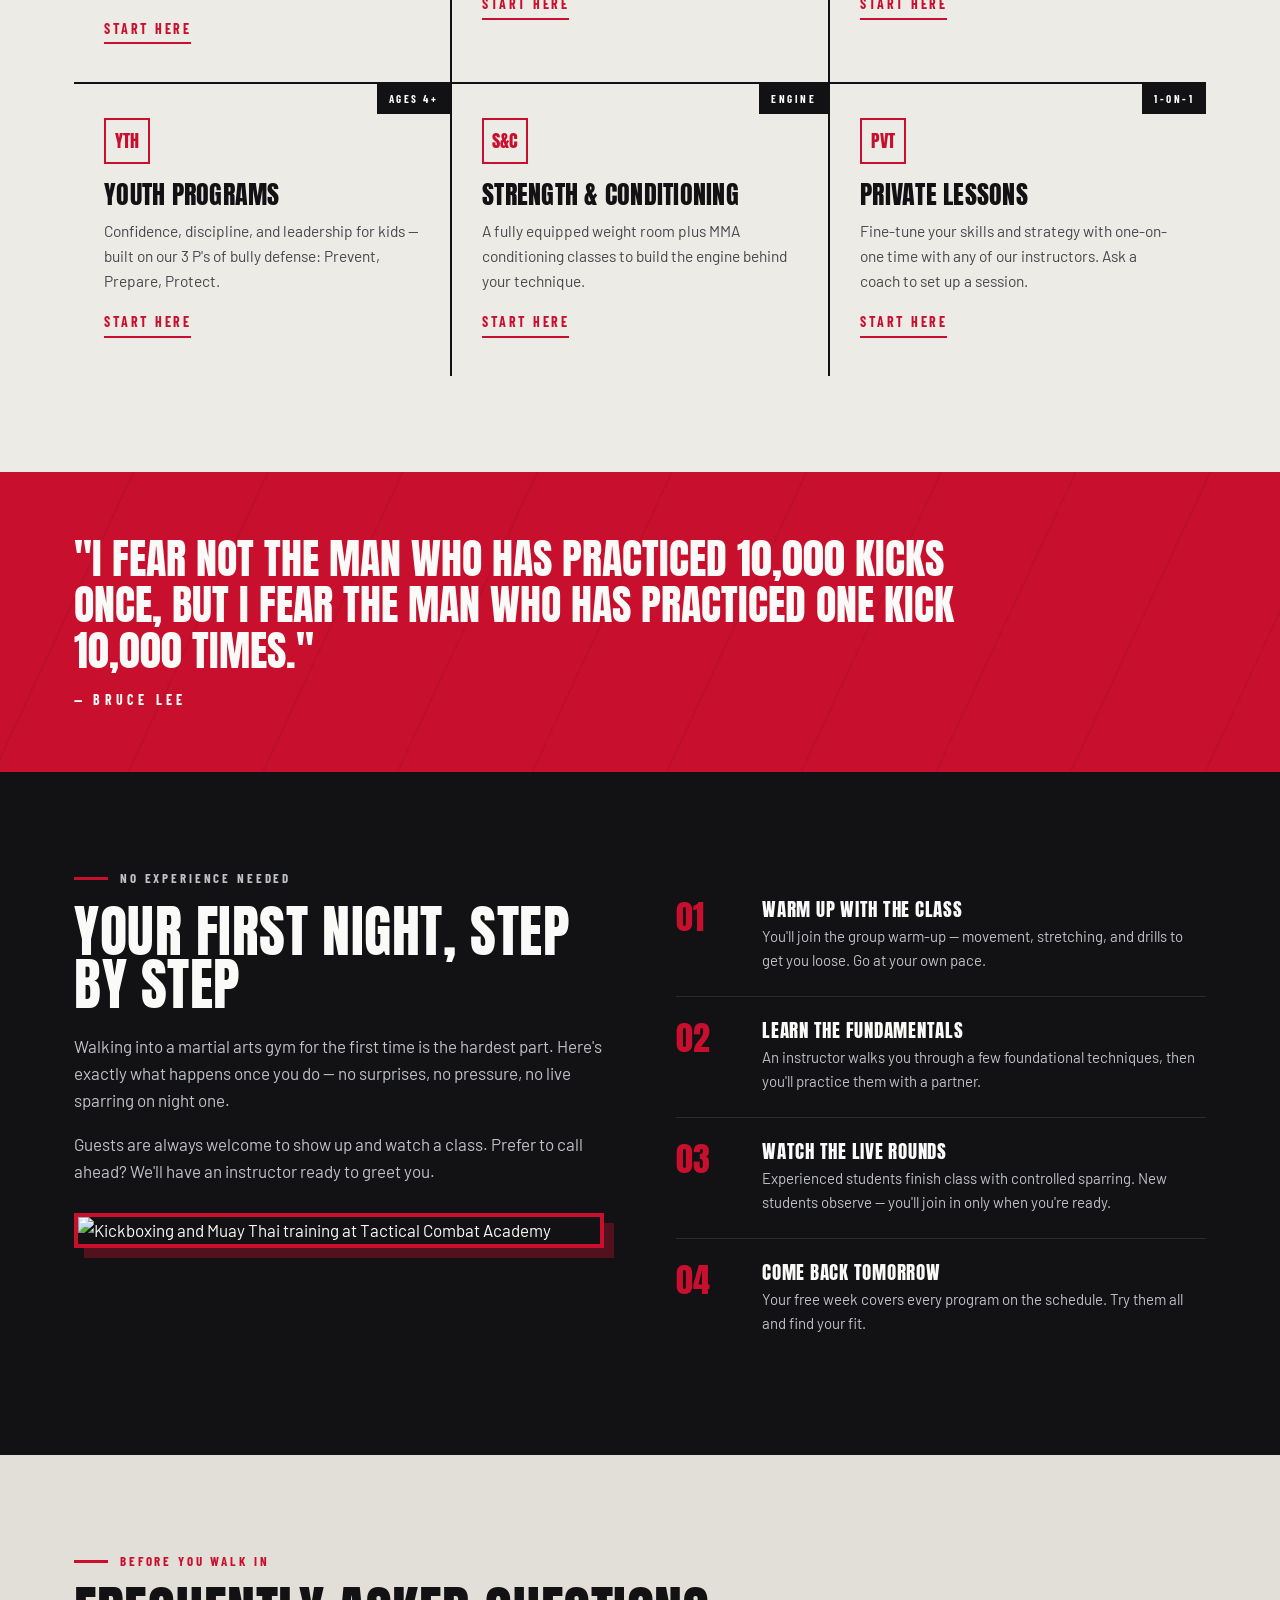
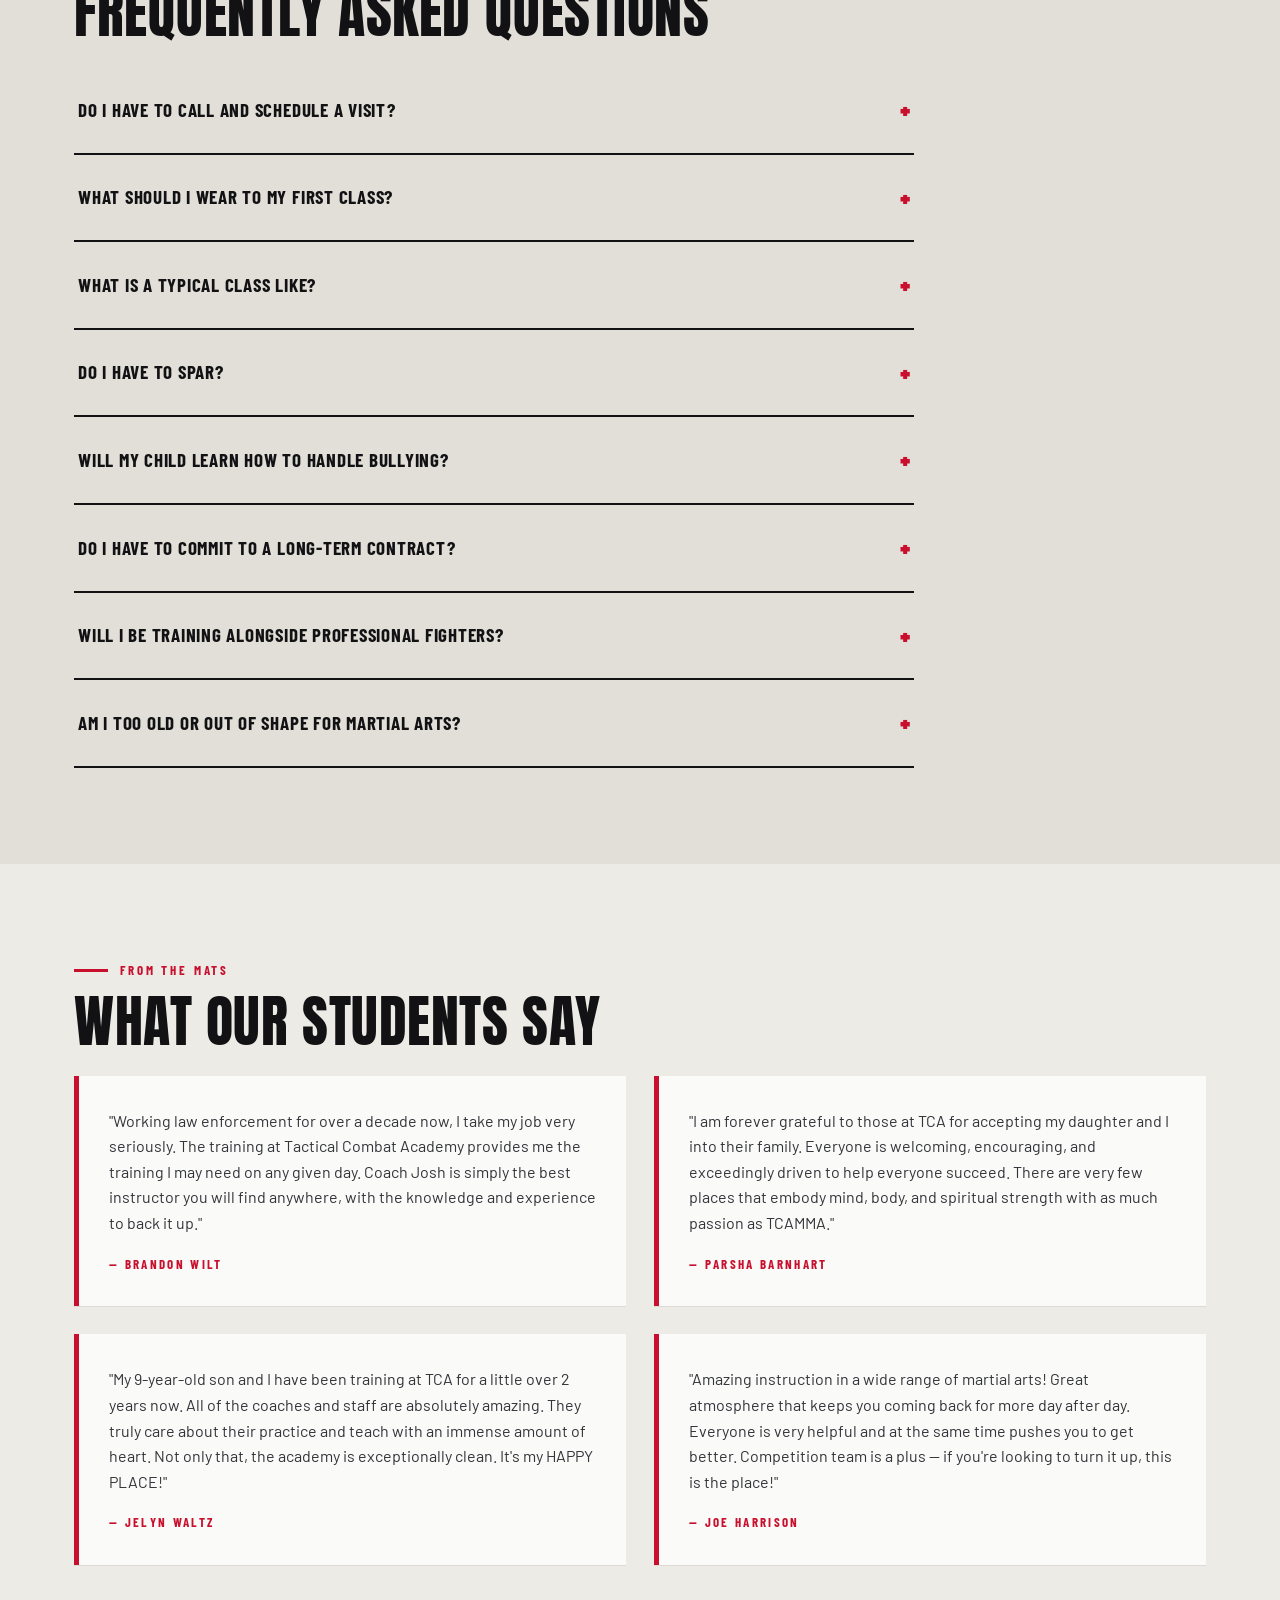
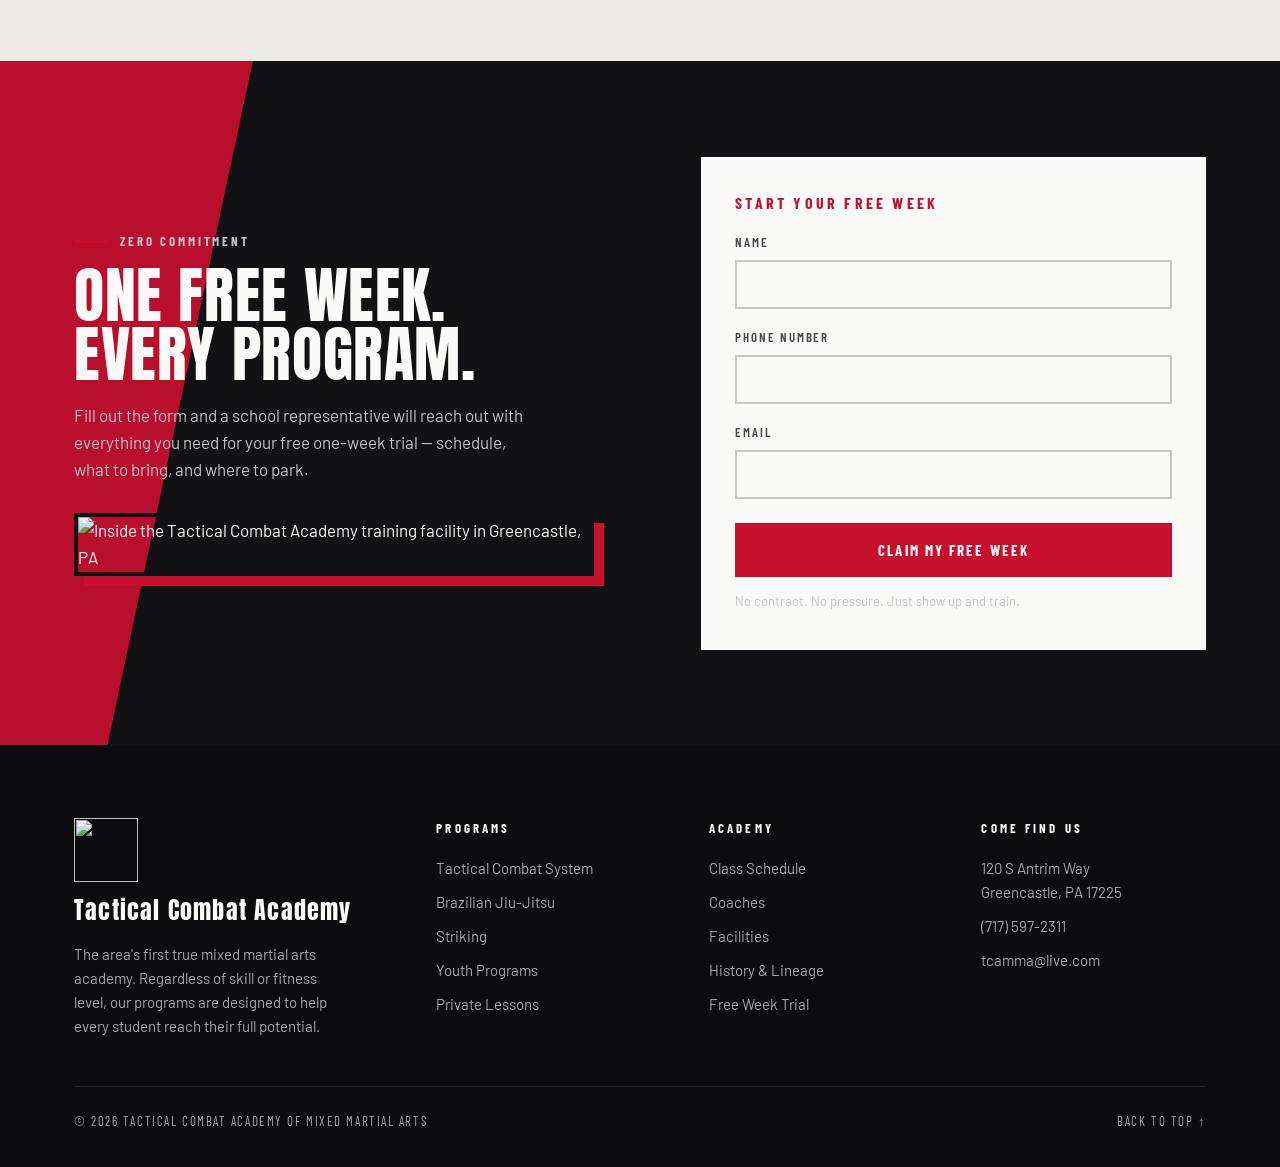
==== commit 999a5b56: "New menu, Schedule/Coaches/About pages, drone video hero - Nav: Programs (dropdown), Schedule, Coach" ====
--- a/index.html
+++ b/index.html
@@ -8,186 +8,7 @@
 <link rel="preconnect" href="https://fonts.googleapis.com">
 <link rel="preconnect" href="https://fonts.gstatic.com" crossorigin>
 <link href="https://fonts.googleapis.com/css2?family=Anton&family=Barlow:wght@400;500;600;700&family=Barlow+Condensed:wght@500;600;700&display=swap" rel="stylesheet">
-<style>
-:root{
-  --red:#C8102E;
-  --red-dark:#8E0B20;
-  --ink:#121214;
-  --ink-soft:#1C1C20;
-  --canvas:#EDEBE6;
-  --canvas-deep:#E2DfD8;
-  --steel:#6B6E76;
-  --white:#FAFAF8;
-  --display:'Anton',Impact,sans-serif;
-  --body:'Barlow',Arial,sans-serif;
-  --cond:'Barlow Condensed',Arial,sans-serif;
-}
-*{margin:0;padding:0;box-sizing:border-box}
-html{scroll-behavior:smooth}
-@media (prefers-reduced-motion:reduce){
-  html{scroll-behavior:auto}
-  *,*::before,*::after{animation:none!important;transition:none!important}
-}
-body{font-family:var(--body);color:var(--ink);background:var(--canvas);line-height:1.6;font-size:17px}
-img{max-width:100%;display:block}
-a{color:inherit}
-.wrap{max-width:1180px;margin:0 auto;padding:0 24px}
-
-/* ---------- utility ---------- */
-.eyebrow{font-family:var(--cond);font-weight:700;letter-spacing:.22em;text-transform:uppercase;font-size:13px;color:var(--red);display:flex;align-items:center;gap:12px}
-.eyebrow::before{content:"";width:34px;height:3px;background:var(--red)}
-h1,h2,h3{font-family:var(--display);font-weight:400;text-transform:uppercase;line-height:.95;letter-spacing:.01em}
-.btn{display:inline-block;font-family:var(--cond);font-weight:700;text-transform:uppercase;letter-spacing:.14em;font-size:15px;text-decoration:none;padding:16px 34px;border:2px solid var(--red);transition:background .18s,color .18s,transform .18s;cursor:pointer}
-.btn-solid{background:var(--red);color:var(--white)}
-.btn-solid:hover{background:var(--red-dark);border-color:var(--red-dark)}
-.btn-ghost{background:transparent;color:var(--white)}
-.btn-ghost:hover{background:var(--red);color:var(--white)}
-.btn:focus-visible,a:focus-visible,button:focus-visible,input:focus-visible{outline:3px solid var(--red);outline-offset:3px}
-
-/* ---------- top bar ---------- */
-.topbar{background:var(--ink);color:#B9BAC0;font-family:var(--cond);font-size:14px;letter-spacing:.08em;text-transform:uppercase}
-.topbar .wrap{display:flex;justify-content:space-between;align-items:center;padding-top:8px;padding-bottom:8px}
-.topbar a{color:var(--white);text-decoration:none;font-weight:600}
-.topbar a:hover{color:var(--red)}
-@media(max-width:640px){.topbar .loc{display:none}.topbar .wrap{justify-content:center}}
-
-/* ---------- nav ---------- */
-.nav{position:sticky;top:0;z-index:50;background:rgba(18,18,20,.96);backdrop-filter:blur(6px);border-bottom:3px solid var(--red)}
-.nav .wrap{display:flex;align-items:center;justify-content:space-between;height:72px}
-.brand{display:flex;align-items:center;gap:14px;text-decoration:none}
-.brand-logo{width:48px;height:48px;object-fit:contain}
-.brand-name{font-family:var(--display);color:var(--white);font-size:20px;letter-spacing:.05em;line-height:1}
-.brand-name span{display:block;font-family:var(--cond);font-weight:600;font-size:11px;letter-spacing:.3em;color:#9A9CA4;margin-top:3px}
-.nav-links{display:flex;gap:30px;list-style:none;align-items:center}
-.nav-links a{font-family:var(--cond);font-weight:600;font-size:15px;letter-spacing:.16em;text-transform:uppercase;color:#D8D8DC;text-decoration:none;padding:6px 0;border-bottom:2px solid transparent;transition:color .15s,border-color .15s}
-.nav-links a:hover{color:var(--white);border-color:var(--red)}
-.nav-cta{background:var(--red);color:var(--white)!important;padding:11px 22px!important;border-bottom:none!important}
-.nav-cta:hover{background:var(--red-dark)}
-.nav-toggle{display:none;background:none;border:0;cursor:pointer;width:44px;height:44px;position:relative}
-.nav-toggle span,.nav-toggle span::before,.nav-toggle span::after{content:"";position:absolute;left:8px;width:28px;height:3px;background:var(--white);transition:transform .2s}
-.nav-toggle span{top:21px}
-.nav-toggle span::before{top:-9px;left:0}
-.nav-toggle span::after{top:9px;left:0}
-@media(max-width:880px){
-  .nav-toggle{display:block}
-  .nav-links{position:absolute;top:72px;left:0;right:0;background:var(--ink);flex-direction:column;gap:0;padding:12px 0 20px;display:none;border-bottom:3px solid var(--red)}
-  .nav-links.open{display:flex}
-  .nav-links li{width:100%;text-align:center}
-  .nav-links a{display:block;padding:14px 0}
-  .nav-cta{margin:10px 24px 0;display:inline-block}
-}
-
-/* ---------- hero ---------- */
-.hero{position:relative;background:var(--ink);color:var(--white);overflow:hidden}
-.hero::before{content:"";position:absolute;inset:0;background:
-  repeating-linear-gradient(115deg,transparent 0 140px,rgba(255,255,255,.025) 140px 142px),
-  radial-gradient(ellipse at 75% 10%,rgba(200,16,46,.22),transparent 55%);
-  pointer-events:none}
-.hero-stripe{position:absolute;top:0;bottom:0;right:-80px;width:300px;background:var(--red);transform:skewX(-12deg);opacity:.92}
-.hero-stripe::after{content:"";position:absolute;left:-26px;top:0;bottom:0;width:10px;background:var(--white);opacity:.25}
-.hero .wrap{position:relative;padding-top:96px;padding-bottom:110px;max-width:1180px}
-.hero h1{font-size:clamp(52px,8.5vw,118px);max-width:11ch;margin:22px 0 8px}
-.hero h1 em{font-style:normal;color:var(--red);-webkit-text-stroke:0}
-.hero p.lede{max-width:560px;font-size:19px;color:#C9CACF;margin:22px 0 36px}
-.hero-actions{display:flex;gap:16px;flex-wrap:wrap}
-.hero-meta{display:flex;gap:44px;margin-top:64px;flex-wrap:wrap}
-.hero-meta div{font-family:var(--cond)}
-.hero-meta b{display:block;font-family:var(--display);font-size:34px;color:var(--white);letter-spacing:.02em}
-.hero-meta span{font-size:13px;font-weight:600;letter-spacing:.2em;text-transform:uppercase;color:#9A9CA4}
-@media(max-width:640px){.hero .wrap{padding-top:64px;padding-bottom:72px}.hero-stripe{display:none}.hero-meta{gap:28px}}
-
-.hero-logo{position:absolute;right:6%;top:50%;transform:translateY(-50%);width:min(340px,30vw);opacity:.95;filter:drop-shadow(0 18px 40px rgba(0,0,0,.5))}
-@media(max-width:880px){.hero-logo{display:none}}
-.section-photo{width:100%;border:4px solid var(--ink);box-shadow:10px 10px 0 var(--red)}
-.first .section-photo{border-color:var(--red);box-shadow:10px 10px 0 rgba(200,16,46,.35);margin-top:28px}
-
-/* ---------- programs (fight card) ---------- */
-.programs{padding:96px 0;background:var(--canvas)}
-.section-head{display:flex;justify-content:space-between;align-items:flex-end;gap:24px;margin-bottom:48px;flex-wrap:wrap}
-.section-head h2{font-size:clamp(36px,5vw,60px);margin-top:14px}
-.section-head p{max-width:440px;color:#46474D}
-.card-grid{display:grid;grid-template-columns:repeat(3,1fr);gap:2px;background:var(--ink)}
-.pcard{background:var(--canvas);padding:34px 30px 38px;position:relative;transition:background .18s}
-.pcard::before{content:attr(data-tag);position:absolute;top:0;right:0;background:var(--ink);color:var(--white);font-family:var(--cond);font-weight:700;font-size:11px;letter-spacing:.22em;text-transform:uppercase;padding:6px 12px}
-.pcard:hover{background:var(--white)}
-.pcard h3{font-size:26px;margin:18px 0 12px}
-.pcard p{font-size:15.5px;color:#46474D}
-.pcard .disc{width:46px;height:46px;border:2px solid var(--red);display:flex;align-items:center;justify-content:center;font-family:var(--display);font-size:18px;color:var(--red)}
-.pcard a{font-family:var(--cond);font-weight:700;font-size:14px;letter-spacing:.18em;text-transform:uppercase;color:var(--red);text-decoration:none;display:inline-block;margin-top:18px;border-bottom:2px solid var(--red);padding-bottom:2px}
-.pcard a:hover{color:var(--red-dark);border-color:var(--red-dark)}
-@media(max-width:920px){.card-grid{grid-template-columns:repeat(2,1fr)}}
-@media(max-width:600px){.card-grid{grid-template-columns:1fr}}
-
-/* ---------- quote band ---------- */
-.quote{background:var(--red);color:var(--white);padding:64px 0;position:relative;overflow:hidden}
-.quote::before{content:"";position:absolute;inset:0;background:repeating-linear-gradient(115deg,transparent 0 120px,rgba(0,0,0,.06) 120px 122px)}
-.quote blockquote{position:relative;font-family:var(--display);font-size:clamp(24px,3.6vw,42px);text-transform:uppercase;line-height:1.1;max-width:880px}
-.quote cite{display:block;margin-top:18px;font-family:var(--cond);font-style:normal;font-weight:700;font-size:14px;letter-spacing:.3em}
-
-/* ---------- why / first night ---------- */
-.first{padding:96px 0;background:var(--ink);color:var(--white)}
-.first .wrap{display:grid;grid-template-columns:1fr 1fr;gap:72px;align-items:start}
-.first h2{font-size:clamp(36px,5vw,56px);margin:14px 0 22px}
-.first p{color:#C0C1C7;margin-bottom:16px}
-.steps{counter-reset:step;list-style:none;margin-top:8px}
-.steps li{counter-increment:step;display:grid;grid-template-columns:64px 1fr;gap:22px;padding:24px 0;border-bottom:1px solid #2A2A2F}
-.steps li:last-child{border-bottom:none}
-.steps li::before{content:counter(step,decimal-leading-zero);font-family:var(--display);font-size:34px;color:var(--red);line-height:1}
-.steps h3{font-size:19px;letter-spacing:.04em;margin-bottom:6px}
-.steps p{font-size:15px;margin:0}
-@media(max-width:880px){.first .wrap{grid-template-columns:1fr;gap:40px}}
-
-/* ---------- faq ---------- */
-.faq{padding:96px 0;background:var(--canvas-deep)}
-.faq-list{max-width:840px;margin-top:8px}
-.faq-item{border-bottom:2px solid var(--ink)}
-.faq-item summary{cursor:pointer;list-style:none;display:flex;justify-content:space-between;align-items:center;gap:20px;padding:22px 4px;font-family:var(--cond);font-weight:700;font-size:19px;letter-spacing:.04em;text-transform:uppercase}
-.faq-item summary::-webkit-details-marker{display:none}
-.faq-item summary::after{content:"+";font-family:var(--display);font-size:26px;color:var(--red);flex:0 0 auto;transition:transform .18s}
-.faq-item[open] summary::after{transform:rotate(45deg)}
-.faq-item .a{padding:0 4px 24px;color:#3C3D42;max-width:70ch}
-
-/* ---------- testimonials ---------- */
-.testi{padding:96px 0;background:var(--canvas)}
-.testi-grid{display:grid;grid-template-columns:repeat(2,1fr);gap:28px;margin-top:8px}
-.tcard{background:var(--white);border-left:5px solid var(--red);padding:32px 30px;box-shadow:0 1px 0 rgba(18,18,20,.08)}
-.tcard p{font-size:16px;color:#33343A}
-.tcard footer{margin-top:18px;font-family:var(--cond);font-weight:700;letter-spacing:.18em;text-transform:uppercase;font-size:13px;color:var(--red)}
-@media(max-width:760px){.testi-grid{grid-template-columns:1fr}}
-
-/* ---------- trial form ---------- */
-.trial{background:var(--ink);color:var(--white);padding:96px 0;position:relative;overflow:hidden}
-.trial::before{content:"";position:absolute;top:0;bottom:0;left:-120px;width:300px;background:var(--red);transform:skewX(-12deg);opacity:.92}
-.trial .wrap{position:relative;display:grid;grid-template-columns:1.1fr 1fr;gap:72px;align-items:center}
-.trial h2{font-size:clamp(38px,5vw,62px);margin:14px 0 18px}
-.trial p{color:#C0C1C7;max-width:46ch}
-.trial-form{background:var(--white);color:var(--ink);padding:38px 34px}
-.trial-form h3{font-family:var(--cond);font-weight:700;font-size:16px;letter-spacing:.2em;text-transform:uppercase;margin-bottom:22px;color:var(--red)}
-.field{margin-bottom:18px}
-.field label{display:block;font-family:var(--cond);font-weight:600;font-size:13px;letter-spacing:.14em;text-transform:uppercase;margin-bottom:7px;color:#46474D}
-.field input{width:100%;padding:13px 14px;border:2px solid #C9C7C0;background:var(--white);font-family:var(--body);font-size:16px}
-.field input:focus{border-color:var(--red);outline:none}
-.trial-form .btn{width:100%;text-align:center;margin-top:6px}
-.fineprint{font-size:13px;color:#7A7B80;margin-top:14px}
-@media(max-width:880px){.trial .wrap{grid-template-columns:1fr;gap:44px}.trial::before{display:none}}
-
-/* ---------- footer ---------- */
-footer.site{background:#0C0C0E;color:#A7A8AE;padding:72px 0 36px;font-size:15px}
-.foot-grid{display:grid;grid-template-columns:1.4fr 1fr 1fr;gap:48px;margin-bottom:48px}
-.foot-grid h4{font-family:var(--cond);font-weight:700;font-size:13px;letter-spacing:.24em;text-transform:uppercase;color:var(--white);margin-bottom:18px}
-.foot-grid ul{list-style:none}
-.foot-grid li{margin-bottom:10px}
-.foot-grid a{text-decoration:none;color:#A7A8AE}
-.foot-grid a:hover{color:var(--white)}
-.foot-brand .brand-name{font-size:24px}
-.foot-brand p{margin-top:16px;max-width:34ch}
-.foot-bottom{border-top:1px solid #232327;padding-top:24px;display:flex;justify-content:space-between;gap:16px;flex-wrap:wrap;font-family:var(--cond);font-size:13px;letter-spacing:.12em;text-transform:uppercase}
-@media(max-width:760px){.foot-grid{grid-template-columns:1fr;gap:36px}}
-
-/* ---------- reveal animation ---------- */
-.reveal{opacity:0;transform:translateY(18px);transition:opacity .5s ease,transform .5s ease}
-.reveal.in{opacity:1;transform:none}
-</style>
+<link rel="stylesheet" href="css/site.css">
 </head>
 <body>
 
@@ -202,23 +23,43 @@
 <!-- NAV -->
 <nav class="nav" aria-label="Main">
   <div class="wrap">
-    <a class="brand" href="#top">
+    <a class="brand" href="index.html">
       <img class="brand-logo" src="https://www.tcamma.com/wp-content/uploads/2019/04/tcamma85.png" alt="Tactical Combat Academy logo" width="48" height="48">
       <span class="brand-name">Tactical Combat Academy<span>Mixed Martial Arts · Greencastle PA</span></span>
     </a>
     <button class="nav-toggle" aria-label="Open menu" aria-expanded="false" onclick="toggleNav(this)"><span></span></button>
     <ul class="nav-links" id="navLinks">
-      <li><a href="#programs">Programs</a></li>
-      <li><a href="#first-night">Your First Night</a></li>
-      <li><a href="#faq">FAQ</a></li>
-      <li><a href="#testimonials">Reviews</a></li>
-      <li><a href="#free-week" class="nav-cta">Free Week</a></li>
+      <li class="has-sub"><a href="index.html#programs">Programs<span class="caret" aria-hidden="true">▼</span></a>
+        <ul class="sub">
+          <li><a href="index.html#mma">MMA</a></li>
+          <li><a href="index.html#striking">Striking</a></li>
+          <li><a href="index.html#bjj">Brazilian Jiu-Jitsu</a></li>
+          <li><a href="index.html#youth">Youth Programs</a></li>
+          <li><a href="index.html#strength">Strength &amp; Conditioning</a></li>
+          <li><a href="index.html#privates">Private Lessons</a></li>
+        </ul>
+      </li>
+      <li><a href="schedule.html">Schedule</a></li>
+      <li><a href="coaches.html">Coaches</a></li>
+      <li class="has-sub"><a href="about.html">About<span class="caret" aria-hidden="true">▼</span></a>
+        <ul class="sub">
+          <li><a href="about.html#story">Our Academy</a></li>
+          <li><a href="about.html#facilities">Facilities</a></li>
+          <li><a href="about.html#lineage">History &amp; Lineage</a></li>
+        </ul>
+      </li>
+      <li><a href="index.html#free-week" class="nav-cta">Free Week</a></li>
     </ul>
   </div>
 </nav>
 
 <!-- HERO -->
 <header class="hero" id="top">
+  <video class="hero-video" autoplay muted loop playsinline preload="metadata" poster="media/hero-poster.jpg" aria-hidden="true">
+    <source src="media/hero.webm" type="video/webm">
+    <source src="media/hero.mp4" type="video/mp4">
+  </video>
+  <div class="hero-shade" aria-hidden="true"></div>
   <div class="hero-stripe" aria-hidden="true"></div>
   <img class="hero-logo" src="https://www.tcamma.com/wp-content/uploads/2019/04/tcamma200.png" alt="Tactical Combat Academy of Mixed Martial Arts crest">
   <div class="wrap">
@@ -248,37 +89,37 @@
       <p>Attend as many classes as you want across every program — or focus on one. Every path starts the same way: show up.</p>
     </div>
     <div class="card-grid">
-      <article class="pcard reveal" data-tag="Flagship">
+      <article class="pcard reveal" id="mma" data-tag="Flagship">
         <div class="disc">MMA</div>
         <h3>Tactical Combat System</h3>
         <p>Our complete mixed martial arts program — striking, takedowns, and ground work blended into one system, for hobbyists and competitors alike.</p>
         <a href="#free-week">Start Here</a>
       </article>
-      <article class="pcard reveal" data-tag="Stand-Up">
+      <article class="pcard reveal" id="striking" data-tag="Stand-Up">
         <div class="disc">STK</div>
         <h3>Striking</h3>
         <p>Boxing and kickboxing fundamentals: footwork, defense, combinations, and timing — built round by round.</p>
         <a href="#free-week">Start Here</a>
       </article>
-      <article class="pcard reveal" data-tag="Ground">
+      <article class="pcard reveal" id="bjj" data-tag="Ground">
         <div class="disc">BJJ</div>
         <h3>Brazilian Jiu-Jitsu</h3>
         <p>The gentle art. Learn leverage, position, and submissions in a structured curriculum that rewards consistency over athleticism.</p>
         <a href="#free-week">Start Here</a>
       </article>
-      <article class="pcard reveal" data-tag="Ages 4+">
+      <article class="pcard reveal" id="youth" data-tag="Ages 4+">
         <div class="disc">YTH</div>
         <h3>Youth Programs</h3>
         <p>Confidence, discipline, and leadership for kids — built on our 3 P's of bully defense: Prevent, Prepare, Protect.</p>
         <a href="#free-week">Start Here</a>
       </article>
-      <article class="pcard reveal" data-tag="Engine">
+      <article class="pcard reveal" id="strength" data-tag="Engine">
         <div class="disc">S&amp;C</div>
         <h3>Strength &amp; Conditioning</h3>
         <p>A fully equipped weight room plus MMA conditioning classes to build the engine behind your technique.</p>
         <a href="#free-week">Start Here</a>
       </article>
-      <article class="pcard reveal" data-tag="1-on-1">
+      <article class="pcard reveal" id="privates" data-tag="1-on-1">
         <div class="disc">PVT</div>
         <h3>Private Lessons</h3>
         <p>Fine-tune your skills and strategy with one-on-one time with any of our instructors. Ask a coach to set up a session.</p>
@@ -446,11 +287,21 @@
       <div>
         <h4>Programs</h4>
         <ul>
-          <li><a href="#programs">Tactical Combat System</a></li>
-          <li><a href="#programs">Brazilian Jiu-Jitsu</a></li>
-          <li><a href="#programs">Striking</a></li>
-          <li><a href="#programs">Youth Programs</a></li>
-          <li><a href="#programs">Private Lessons</a></li>
+          <li><a href="index.html#mma">Tactical Combat System</a></li>
+          <li><a href="index.html#bjj">Brazilian Jiu-Jitsu</a></li>
+          <li><a href="index.html#striking">Striking</a></li>
+          <li><a href="index.html#youth">Youth Programs</a></li>
+          <li><a href="index.html#privates">Private Lessons</a></li>
+        </ul>
+      </div>
+      <div>
+        <h4>Academy</h4>
+        <ul>
+          <li><a href="schedule.html">Class Schedule</a></li>
+          <li><a href="coaches.html">Coaches</a></li>
+          <li><a href="about.html#facilities">Facilities</a></li>
+          <li><a href="about.html#lineage">History &amp; Lineage</a></li>
+          <li><a href="index.html#free-week">Free Week Trial</a></li>
         </ul>
       </div>
       <div>
@@ -469,20 +320,6 @@
   </div>
 </footer>
 
-<script>
-function toggleNav(btn){
-  const links=document.getElementById('navLinks');
-  const open=links.classList.toggle('open');
-  btn.setAttribute('aria-expanded',open);
-}
-// close mobile menu on link tap
-document.querySelectorAll('.nav-links a').forEach(a=>a.addEventListener('click',()=>{
-  document.getElementById('navLinks').classList.remove('open');
-}));
-// scroll reveal
-const io=new IntersectionObserver(es=>es.forEach(e=>{if(e.isIntersecting){e.target.classList.add('in');io.unobserve(e.target)}}),{threshold:.12});
-document.querySelectorAll('.reveal').forEach(el=>io.observe(el));
-if(matchMedia('(prefers-reduced-motion: reduce)').matches){document.querySelectorAll('.reveal').forEach(el=>el.classList.add('in'))}
-</script>
+<script src="js/site.js"></script>
 </body>
 </html>
--- a/css/site.css
+++ b/css/site.css
@@ -0,0 +1,259 @@
+:root{
+  --red:#C8102E;
+  --red-dark:#8E0B20;
+  --ink:#121214;
+  --ink-soft:#1C1C20;
+  --canvas:#EDEBE6;
+  --canvas-deep:#E2DfD8;
+  --steel:#6B6E76;
+  --white:#FAFAF8;
+  --display:'Anton',Impact,sans-serif;
+  --body:'Barlow',Arial,sans-serif;
+  --cond:'Barlow Condensed',Arial,sans-serif;
+}
+*{margin:0;padding:0;box-sizing:border-box}
+html{scroll-behavior:smooth}
+@media (prefers-reduced-motion:reduce){
+  html{scroll-behavior:auto}
+  *,*::before,*::after{animation:none!important;transition:none!important}
+}
+body{font-family:var(--body);color:var(--ink);background:var(--canvas);line-height:1.6;font-size:17px}
+img{max-width:100%;display:block}
+a{color:inherit}
+.wrap{max-width:1180px;margin:0 auto;padding:0 24px}
+
+/* ---------- utility ---------- */
+.eyebrow{font-family:var(--cond);font-weight:700;letter-spacing:.22em;text-transform:uppercase;font-size:13px;color:var(--red);display:flex;align-items:center;gap:12px}
+.eyebrow::before{content:"";width:34px;height:3px;background:var(--red)}
+h1,h2,h3{font-family:var(--display);font-weight:400;text-transform:uppercase;line-height:.95;letter-spacing:.01em}
+.btn{display:inline-block;font-family:var(--cond);font-weight:700;text-transform:uppercase;letter-spacing:.14em;font-size:15px;text-decoration:none;padding:16px 34px;border:2px solid var(--red);transition:background .18s,color .18s,transform .18s;cursor:pointer}
+.btn-solid{background:var(--red);color:var(--white)}
+.btn-solid:hover{background:var(--red-dark);border-color:var(--red-dark)}
+.btn-ghost{background:transparent;color:var(--white)}
+.btn-ghost:hover{background:var(--red);color:var(--white)}
+.btn:focus-visible,a:focus-visible,button:focus-visible,input:focus-visible{outline:3px solid var(--red);outline-offset:3px}
+
+/* ---------- top bar ---------- */
+.topbar{background:var(--ink);color:#B9BAC0;font-family:var(--cond);font-size:14px;letter-spacing:.08em;text-transform:uppercase}
+.topbar .wrap{display:flex;justify-content:space-between;align-items:center;padding-top:8px;padding-bottom:8px}
+.topbar a{color:var(--white);text-decoration:none;font-weight:600}
+.topbar a:hover{color:var(--red)}
+@media(max-width:640px){.topbar .loc{display:none}.topbar .wrap{justify-content:center}}
+
+/* ---------- nav ---------- */
+.nav{position:sticky;top:0;z-index:50;background:rgba(18,18,20,.96);backdrop-filter:blur(6px);border-bottom:3px solid var(--red)}
+.nav .wrap{display:flex;align-items:center;justify-content:space-between;height:72px}
+.brand{display:flex;align-items:center;gap:14px;text-decoration:none}
+.brand-logo{width:48px;height:48px;object-fit:contain}
+.brand-name{font-family:var(--display);color:var(--white);font-size:20px;letter-spacing:.05em;line-height:1}
+.brand-name span{display:block;font-family:var(--cond);font-weight:600;font-size:11px;letter-spacing:.3em;color:#9A9CA4;margin-top:3px}
+.nav-links{display:flex;gap:30px;list-style:none;align-items:center}
+.nav-links a{font-family:var(--cond);font-weight:600;font-size:15px;letter-spacing:.16em;text-transform:uppercase;color:#D8D8DC;text-decoration:none;padding:6px 0;border-bottom:2px solid transparent;transition:color .15s,border-color .15s}
+.nav-links a:hover{color:var(--white);border-color:var(--red)}
+.nav-cta{background:var(--red);color:var(--white)!important;padding:11px 22px!important;border-bottom:none!important}
+.nav-cta:hover{background:var(--red-dark)}
+.nav-toggle{display:none;background:none;border:0;cursor:pointer;width:44px;height:44px;position:relative}
+.nav-toggle span,.nav-toggle span::before,.nav-toggle span::after{content:"";position:absolute;left:8px;width:28px;height:3px;background:var(--white);transition:transform .2s}
+.nav-toggle span{top:21px}
+.nav-toggle span::before{top:-9px;left:0}
+.nav-toggle span::after{top:9px;left:0}
+@media(max-width:880px){
+  .nav-toggle{display:block}
+  .nav-links{position:absolute;top:72px;left:0;right:0;background:var(--ink);flex-direction:column;gap:0;padding:12px 0 20px;display:none;border-bottom:3px solid var(--red)}
+  .nav-links.open{display:flex}
+  .nav-links li{width:100%;text-align:center}
+  .nav-links a{display:block;padding:14px 0}
+  .nav-cta{margin:10px 24px 0;display:inline-block}
+}
+
+/* ---------- hero ---------- */
+.hero{position:relative;background:var(--ink);color:var(--white);overflow:hidden}
+.hero::before{content:"";position:absolute;inset:0;background:
+  repeating-linear-gradient(115deg,transparent 0 140px,rgba(255,255,255,.025) 140px 142px),
+  radial-gradient(ellipse at 75% 10%,rgba(200,16,46,.22),transparent 55%);
+  pointer-events:none}
+.hero-stripe{position:absolute;top:0;bottom:0;right:-80px;width:300px;background:var(--red);transform:skewX(-12deg);opacity:.92}
+.hero-stripe::after{content:"";position:absolute;left:-26px;top:0;bottom:0;width:10px;background:var(--white);opacity:.25}
+.hero .wrap{position:relative;padding-top:96px;padding-bottom:110px;max-width:1180px}
+.hero h1{font-size:clamp(52px,8.5vw,118px);max-width:11ch;margin:22px 0 8px}
+.hero h1 em{font-style:normal;color:var(--red);-webkit-text-stroke:0}
+.hero p.lede{max-width:560px;font-size:19px;color:#C9CACF;margin:22px 0 36px}
+.hero-actions{display:flex;gap:16px;flex-wrap:wrap}
+.hero-meta{display:flex;gap:44px;margin-top:64px;flex-wrap:wrap}
+.hero-meta div{font-family:var(--cond)}
+.hero-meta b{display:block;font-family:var(--display);font-size:34px;color:var(--white);letter-spacing:.02em}
+.hero-meta span{font-size:13px;font-weight:600;letter-spacing:.2em;text-transform:uppercase;color:#9A9CA4}
+@media(max-width:640px){.hero .wrap{padding-top:64px;padding-bottom:72px}.hero-stripe{display:none}.hero-meta{gap:28px}}
+
+.hero-logo{position:absolute;right:6%;top:50%;transform:translateY(-50%);width:min(340px,30vw);opacity:.95;filter:drop-shadow(0 18px 40px rgba(0,0,0,.5))}
+@media(max-width:880px){.hero-logo{display:none}}
+.section-photo{width:100%;border:4px solid var(--ink);box-shadow:10px 10px 0 var(--red)}
+.first .section-photo{border-color:var(--red);box-shadow:10px 10px 0 rgba(200,16,46,.35);margin-top:28px}
+
+/* ---------- programs (fight card) ---------- */
+.programs{padding:96px 0;background:var(--canvas)}
+.section-head{display:flex;justify-content:space-between;align-items:flex-end;gap:24px;margin-bottom:48px;flex-wrap:wrap}
+.section-head h2{font-size:clamp(36px,5vw,60px);margin-top:14px}
+.section-head p{max-width:440px;color:#46474D}
+.card-grid{display:grid;grid-template-columns:repeat(3,1fr);gap:2px;background:var(--ink)}
+.pcard{background:var(--canvas);padding:34px 30px 38px;position:relative;transition:background .18s}
+.pcard::before{content:attr(data-tag);position:absolute;top:0;right:0;background:var(--ink);color:var(--white);font-family:var(--cond);font-weight:700;font-size:11px;letter-spacing:.22em;text-transform:uppercase;padding:6px 12px}
+.pcard:hover{background:var(--white)}
+.pcard h3{font-size:26px;margin:18px 0 12px}
+.pcard p{font-size:15.5px;color:#46474D}
+.pcard .disc{width:46px;height:46px;border:2px solid var(--red);display:flex;align-items:center;justify-content:center;font-family:var(--display);font-size:18px;color:var(--red)}
+.pcard a{font-family:var(--cond);font-weight:700;font-size:14px;letter-spacing:.18em;text-transform:uppercase;color:var(--red);text-decoration:none;display:inline-block;margin-top:18px;border-bottom:2px solid var(--red);padding-bottom:2px}
+.pcard a:hover{color:var(--red-dark);border-color:var(--red-dark)}
+@media(max-width:920px){.card-grid{grid-template-columns:repeat(2,1fr)}}
+@media(max-width:600px){.card-grid{grid-template-columns:1fr}}
+
+/* ---------- quote band ---------- */
+.quote{background:var(--red);color:var(--white);padding:64px 0;position:relative;overflow:hidden}
+.quote::before{content:"";position:absolute;inset:0;background:repeating-linear-gradient(115deg,transparent 0 120px,rgba(0,0,0,.06) 120px 122px)}
+.quote blockquote{position:relative;font-family:var(--display);font-size:clamp(24px,3.6vw,42px);text-transform:uppercase;line-height:1.1;max-width:880px}
+.quote cite{display:block;margin-top:18px;font-family:var(--cond);font-style:normal;font-weight:700;font-size:14px;letter-spacing:.3em}
+
+/* ---------- why / first night ---------- */
+.first{padding:96px 0;background:var(--ink);color:var(--white)}
+.first .wrap{display:grid;grid-template-columns:1fr 1fr;gap:72px;align-items:start}
+.first h2{font-size:clamp(36px,5vw,56px);margin:14px 0 22px}
+.first p{color:#C0C1C7;margin-bottom:16px}
+.steps{counter-reset:step;list-style:none;margin-top:8px}
+.steps li{counter-increment:step;display:grid;grid-template-columns:64px 1fr;gap:22px;padding:24px 0;border-bottom:1px solid #2A2A2F}
+.steps li:last-child{border-bottom:none}
+.steps li::before{content:counter(step,decimal-leading-zero);font-family:var(--display);font-size:34px;color:var(--red);line-height:1}
+.steps h3{font-size:19px;letter-spacing:.04em;margin-bottom:6px}
+.steps p{font-size:15px;margin:0}
+@media(max-width:880px){.first .wrap{grid-template-columns:1fr;gap:40px}}
+
+/* ---------- faq ---------- */
+.faq{padding:96px 0;background:var(--canvas-deep)}
+.faq-list{max-width:840px;margin-top:8px}
+.faq-item{border-bottom:2px solid var(--ink)}
+.faq-item summary{cursor:pointer;list-style:none;display:flex;justify-content:space-between;align-items:center;gap:20px;padding:22px 4px;font-family:var(--cond);font-weight:700;font-size:19px;letter-spacing:.04em;text-transform:uppercase}
+.faq-item summary::-webkit-details-marker{display:none}
+.faq-item summary::after{content:"+";font-family:var(--display);font-size:26px;color:var(--red);flex:0 0 auto;transition:transform .18s}
+.faq-item[open] summary::after{transform:rotate(45deg)}
+.faq-item .a{padding:0 4px 24px;color:#3C3D42;max-width:70ch}
+
+/* ---------- testimonials ---------- */
+.testi{padding:96px 0;background:var(--canvas)}
+.testi-grid{display:grid;grid-template-columns:repeat(2,1fr);gap:28px;margin-top:8px}
+.tcard{background:var(--white);border-left:5px solid var(--red);padding:32px 30px;box-shadow:0 1px 0 rgba(18,18,20,.08)}
+.tcard p{font-size:16px;color:#33343A}
+.tcard footer{margin-top:18px;font-family:var(--cond);font-weight:700;letter-spacing:.18em;text-transform:uppercase;font-size:13px;color:var(--red)}
+@media(max-width:760px){.testi-grid{grid-template-columns:1fr}}
+
+/* ---------- trial form ---------- */
+.trial{background:var(--ink);color:var(--white);padding:96px 0;position:relative;overflow:hidden}
+.trial::before{content:"";position:absolute;top:0;bottom:0;left:-120px;width:300px;background:var(--red);transform:skewX(-12deg);opacity:.92}
+.trial .wrap{position:relative;display:grid;grid-template-columns:1.1fr 1fr;gap:72px;align-items:center}
+.trial h2{font-size:clamp(38px,5vw,62px);margin:14px 0 18px}
+.trial p{color:#C0C1C7;max-width:46ch}
+.trial-form{background:var(--white);color:var(--ink);padding:38px 34px}
+.trial-form h3{font-family:var(--cond);font-weight:700;font-size:16px;letter-spacing:.2em;text-transform:uppercase;margin-bottom:22px;color:var(--red)}
+.field{margin-bottom:18px}
+.field label{display:block;font-family:var(--cond);font-weight:600;font-size:13px;letter-spacing:.14em;text-transform:uppercase;margin-bottom:7px;color:#46474D}
+.field input{width:100%;padding:13px 14px;border:2px solid #C9C7C0;background:var(--white);font-family:var(--body);font-size:16px}
+.field input:focus{border-color:var(--red);outline:none}
+.trial-form .btn{width:100%;text-align:center;margin-top:6px}
+.fineprint{font-size:13px;color:#7A7B80;margin-top:14px}
+@media(max-width:880px){.trial .wrap{grid-template-columns:1fr;gap:44px}.trial::before{display:none}}
+
+/* ---------- footer ---------- */
+footer.site{background:#0C0C0E;color:#A7A8AE;padding:72px 0 36px;font-size:15px}
+.foot-grid{display:grid;grid-template-columns:1.4fr 1fr 1fr 1fr;gap:48px;margin-bottom:48px}
+.foot-grid h4{font-family:var(--cond);font-weight:700;font-size:13px;letter-spacing:.24em;text-transform:uppercase;color:var(--white);margin-bottom:18px}
+.foot-grid ul{list-style:none}
+.foot-grid li{margin-bottom:10px}
+.foot-grid a{text-decoration:none;color:#A7A8AE}
+.foot-grid a:hover{color:var(--white)}
+.foot-brand .brand-name{font-size:24px}
+.foot-brand p{margin-top:16px;max-width:34ch}
+.foot-bottom{border-top:1px solid #232327;padding-top:24px;display:flex;justify-content:space-between;gap:16px;flex-wrap:wrap;font-family:var(--cond);font-size:13px;letter-spacing:.12em;text-transform:uppercase}
+@media(max-width:760px){.foot-grid{grid-template-columns:1fr;gap:36px}}
+
+/* ---------- reveal animation ---------- */
+.reveal{opacity:0;transform:translateY(18px);transition:opacity .5s ease,transform .5s ease}
+.reveal.in{opacity:1;transform:none}
+
+/* ---------- hero video ---------- */
+.hero-video{position:absolute;inset:0;width:100%;height:100%;object-fit:cover;z-index:0}
+.hero-shade{position:absolute;inset:0;z-index:1;background:linear-gradient(90deg,rgba(18,18,20,.92) 0%,rgba(18,18,20,.72) 50%,rgba(18,18,20,.45) 100%),linear-gradient(0deg,rgba(18,18,20,.6),transparent 40%)}
+.hero::before{z-index:1}
+.hero-stripe{z-index:1}
+.hero .wrap,.hero-logo{z-index:2}
+@media(max-width:640px){.hero-shade{background:rgba(18,18,20,.78)}}
+
+/* ---------- nav dropdowns ---------- */
+.nav-links .has-sub{position:relative}
+.nav-links .caret{display:inline-block;margin-left:6px;font-size:10px;transform:translateY(-2px)}
+.nav-links .sub{list-style:none;position:absolute;top:100%;left:-18px;min-width:260px;white-space:nowrap;background:var(--ink);border-top:3px solid var(--red);padding:10px 0;opacity:0;visibility:hidden;transform:translateY(6px);transition:opacity .15s,transform .15s,visibility .15s;box-shadow:0 18px 40px rgba(0,0,0,.4)}
+.nav-links .has-sub:hover .sub,.nav-links .has-sub:focus-within .sub{opacity:1;visibility:visible;transform:none}
+.nav-links .sub a{display:block;padding:10px 20px;border-bottom:none;font-size:14px;letter-spacing:.12em}
+.nav-links .sub a:hover{background:var(--ink-soft);color:var(--white)}
+.nav-links a[aria-current="page"]{color:var(--white);border-color:var(--red)}
+@media(max-width:880px){
+  .nav-links{max-height:calc(100vh - 72px);overflow-y:auto}
+  .nav-links .sub{position:static;opacity:1;visibility:visible;transform:none;box-shadow:none;border-top:none;padding:0 0 6px;background:transparent;min-width:0}
+  .nav-links .sub a{padding:9px 0;font-size:13px;color:#9A9CA4}
+  .nav-links .caret{display:none}
+}
+
+/* ---------- interior pages ---------- */
+.page-hero{position:relative;background:var(--ink);color:var(--white);overflow:hidden}
+.page-hero::before{content:"";position:absolute;inset:0;background:repeating-linear-gradient(115deg,transparent 0 140px,rgba(255,255,255,.025) 140px 142px),radial-gradient(ellipse at 80% 0%,rgba(200,16,46,.25),transparent 55%);pointer-events:none}
+.page-hero .wrap{position:relative;padding-top:72px;padding-bottom:72px}
+.page-hero h1{font-size:clamp(46px,7vw,92px);margin:18px 0 14px}
+.page-hero p{max-width:600px;color:#C9CACF;font-size:18px}
+.page-section{padding:88px 0;background:var(--canvas)}
+.page-section.alt{background:var(--canvas-deep)}
+.page-section.dark{background:var(--ink);color:var(--white)}
+.page-section.dark .section-head p{color:#C0C1C7}
+.cta-band{background:var(--red);color:var(--white);padding:56px 0;text-align:center}
+.cta-band h2{font-size:clamp(30px,4.4vw,50px);margin-bottom:22px}
+.cta-band .btn{border-color:var(--white);background:var(--white);color:var(--red)}
+.cta-band .btn:hover{background:var(--ink);border-color:var(--ink);color:var(--white)}
+
+/* schedule */
+.schedule-img{display:block;width:100%;max-width:980px;margin:0 auto;border:4px solid var(--ink);box-shadow:10px 10px 0 var(--red);background:var(--white)}
+.note-row{display:grid;grid-template-columns:repeat(3,1fr);gap:28px;margin-top:64px}
+.note{border-top:3px solid var(--red);padding-top:18px}
+.note h3{font-size:22px;margin-bottom:8px}
+.note p{color:#46474D;font-size:15.5px}
+@media(max-width:760px){.note-row{grid-template-columns:1fr}}
+
+/* coaches */
+.coach-grid{display:grid;grid-template-columns:repeat(2,1fr);gap:36px}
+.coach{background:var(--white);display:grid;grid-template-columns:200px 1fr;box-shadow:0 1px 0 rgba(18,18,20,.08)}
+.coach img{width:100%;height:100%;min-height:260px;object-fit:cover;object-position:top;background:var(--ink-soft)}
+.coach .body{padding:28px 28px 30px;border-top:5px solid var(--red)}
+.coach .role{font-family:var(--cond);font-weight:700;font-size:13px;letter-spacing:.2em;text-transform:uppercase;color:var(--red)}
+.coach h3{font-size:30px;margin:8px 0 14px}
+.coach ul{list-style:none;font-size:15px;color:#3C3D42}
+.coach li{padding:6px 0 6px 18px;position:relative;border-bottom:1px solid #E6E3DC}
+.coach li:last-child{border-bottom:none}
+.coach li::before{content:"";position:absolute;left:0;top:15px;width:8px;height:3px;background:var(--red)}
+@media(max-width:1000px){.coach-grid{grid-template-columns:1fr}}
+@media(max-width:560px){.coach{grid-template-columns:1fr}.coach img{height:320px}}
+
+/* about */
+.split{display:grid;grid-template-columns:1fr 1fr;gap:64px;align-items:center}
+.split h2{font-size:clamp(34px,4.6vw,54px);margin:14px 0 20px}
+.split p{color:#46474D;margin-bottom:14px}
+.stat-row{display:flex;gap:40px;flex-wrap:wrap;margin-top:28px}
+.stat-row b{display:block;font-family:var(--display);font-size:38px;color:var(--red);line-height:1}
+.stat-row span{font-family:var(--cond);font-weight:600;font-size:13px;letter-spacing:.18em;text-transform:uppercase;color:#46474D}
+@media(max-width:880px){.split{grid-template-columns:1fr;gap:36px}}
+.gallery{display:grid;grid-template-columns:repeat(4,1fr);gap:8px;margin-top:8px}
+.gallery img{width:100%;aspect-ratio:4/3;object-fit:cover;background:var(--ink-soft)}
+.gallery img.wide{grid-column:span 2;grid-row:span 2;aspect-ratio:auto;height:100%}
+@media(max-width:760px){.gallery{grid-template-columns:repeat(2,1fr)}}
+.lineage{display:grid;grid-template-columns:repeat(2,1fr);gap:2px;background:#2A2A2F;margin-top:8px}
+.lin{background:var(--ink);padding:26px 26px 28px}
+.lin h3{font-size:22px;color:var(--white);margin-bottom:12px}
+.lin ol{list-style:none;display:flex;flex-wrap:wrap;gap:6px 0;font-family:var(--cond);font-size:15px;letter-spacing:.04em;color:#B9BAC0}
+.lin li:not(:last-child)::after{content:"→";color:var(--red);margin:0 10px}
+.lin li:last-child{color:var(--white);font-weight:700}
+@media(max-width:760px){.lineage{grid-template-columns:1fr}}
+@media(max-width:1000px) and (min-width:761px){.foot-grid{grid-template-columns:1fr 1fr}}
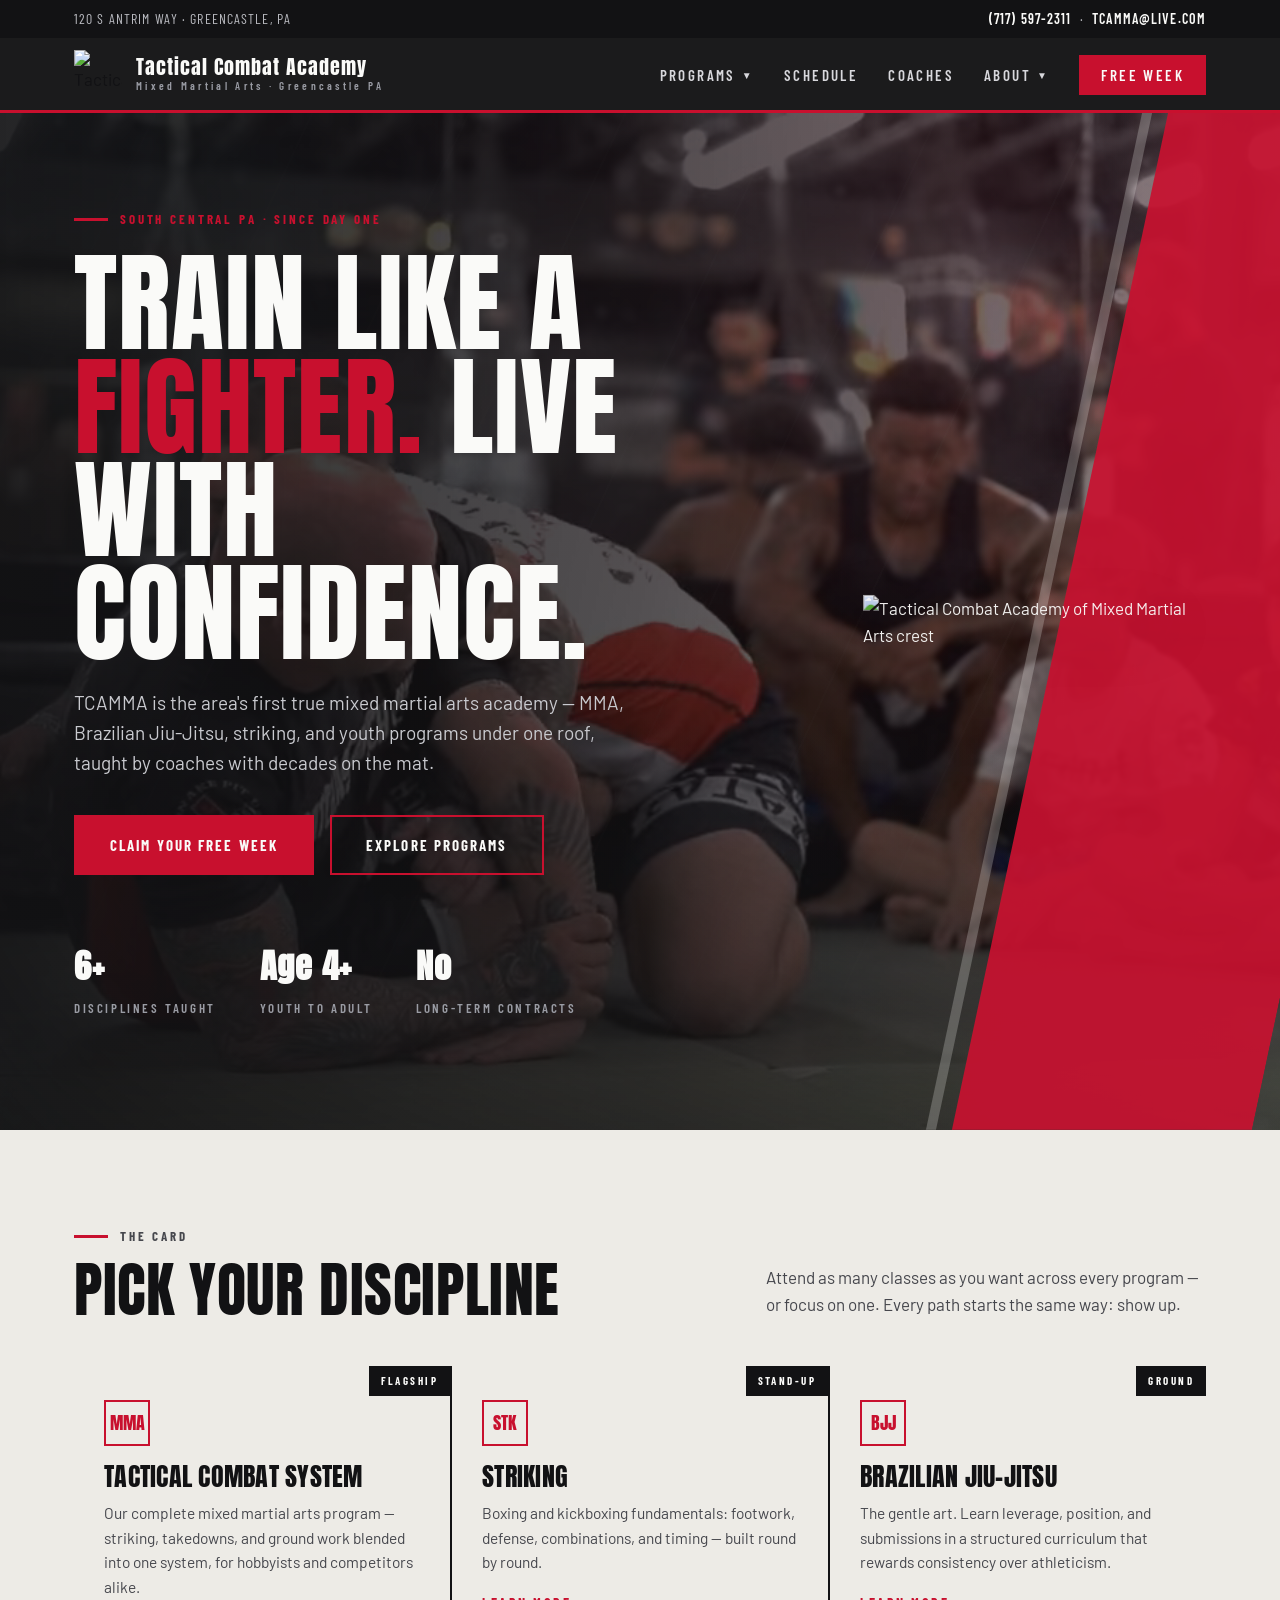
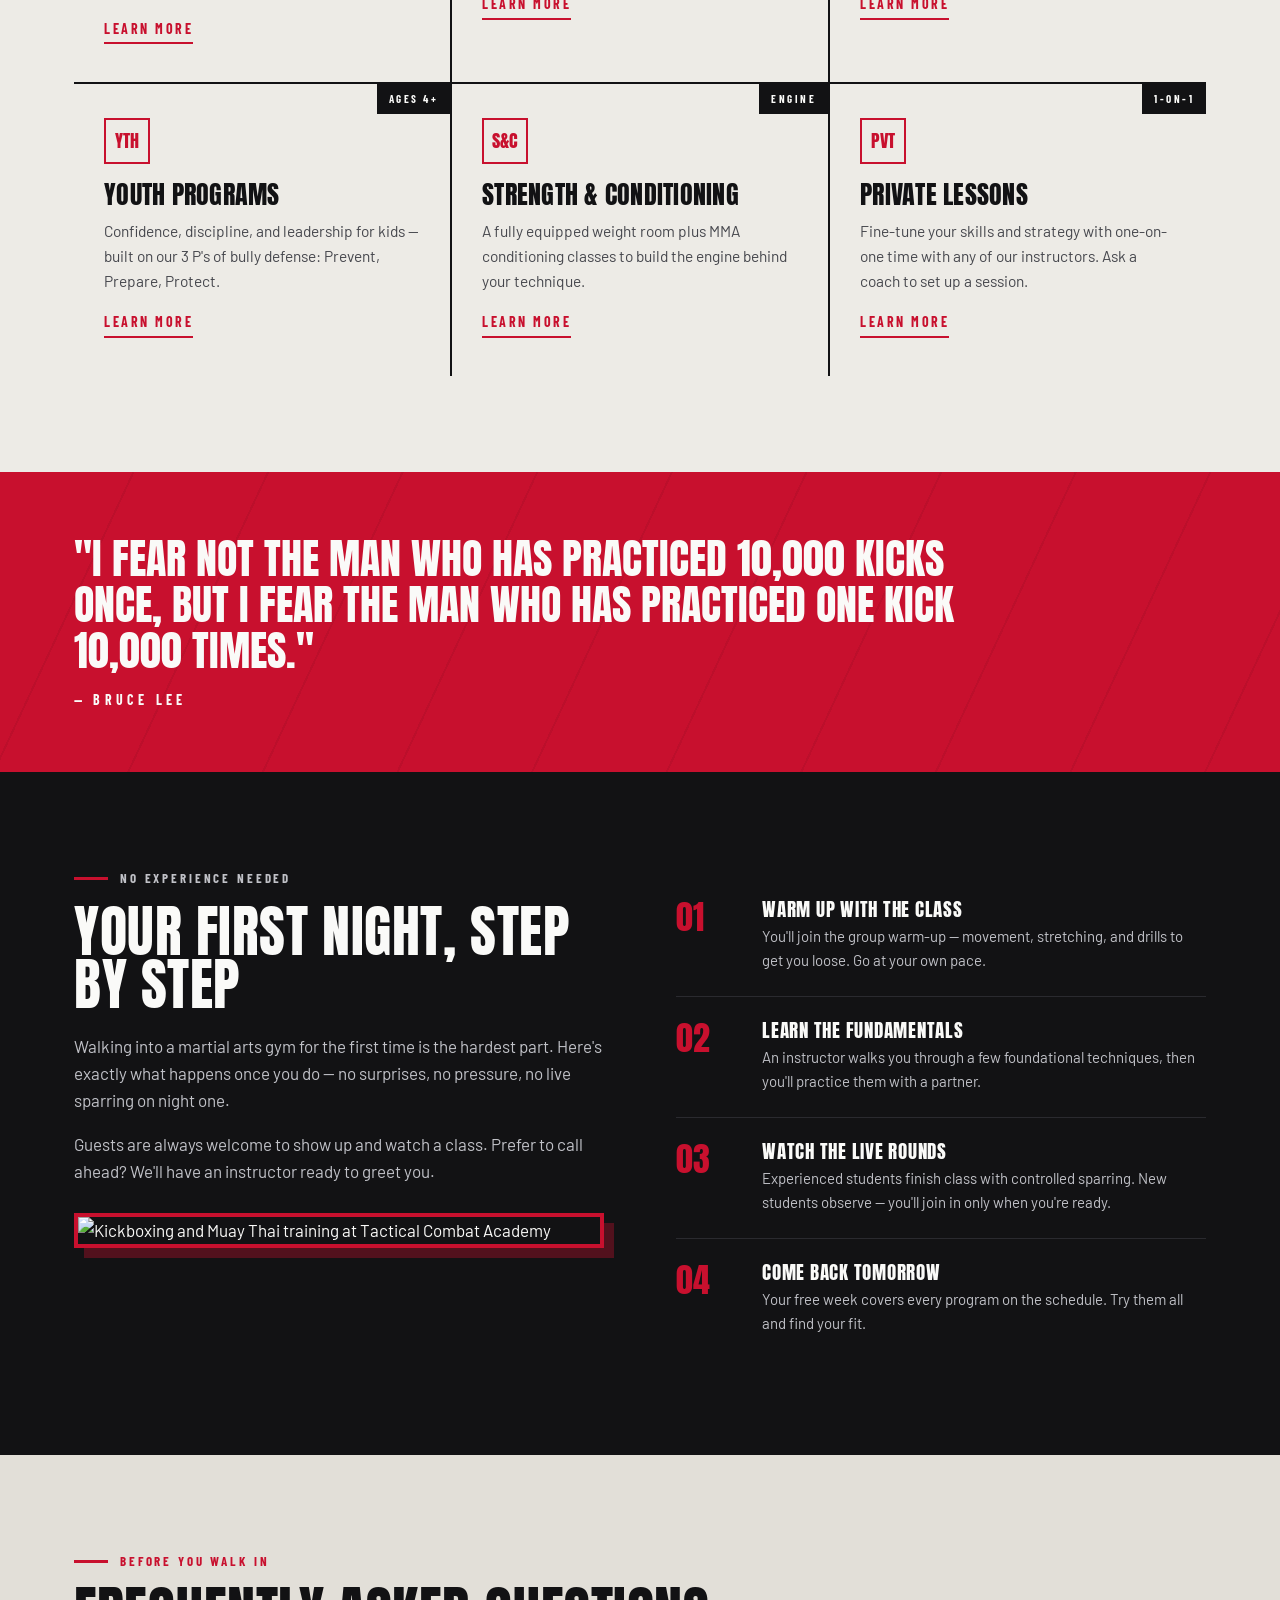
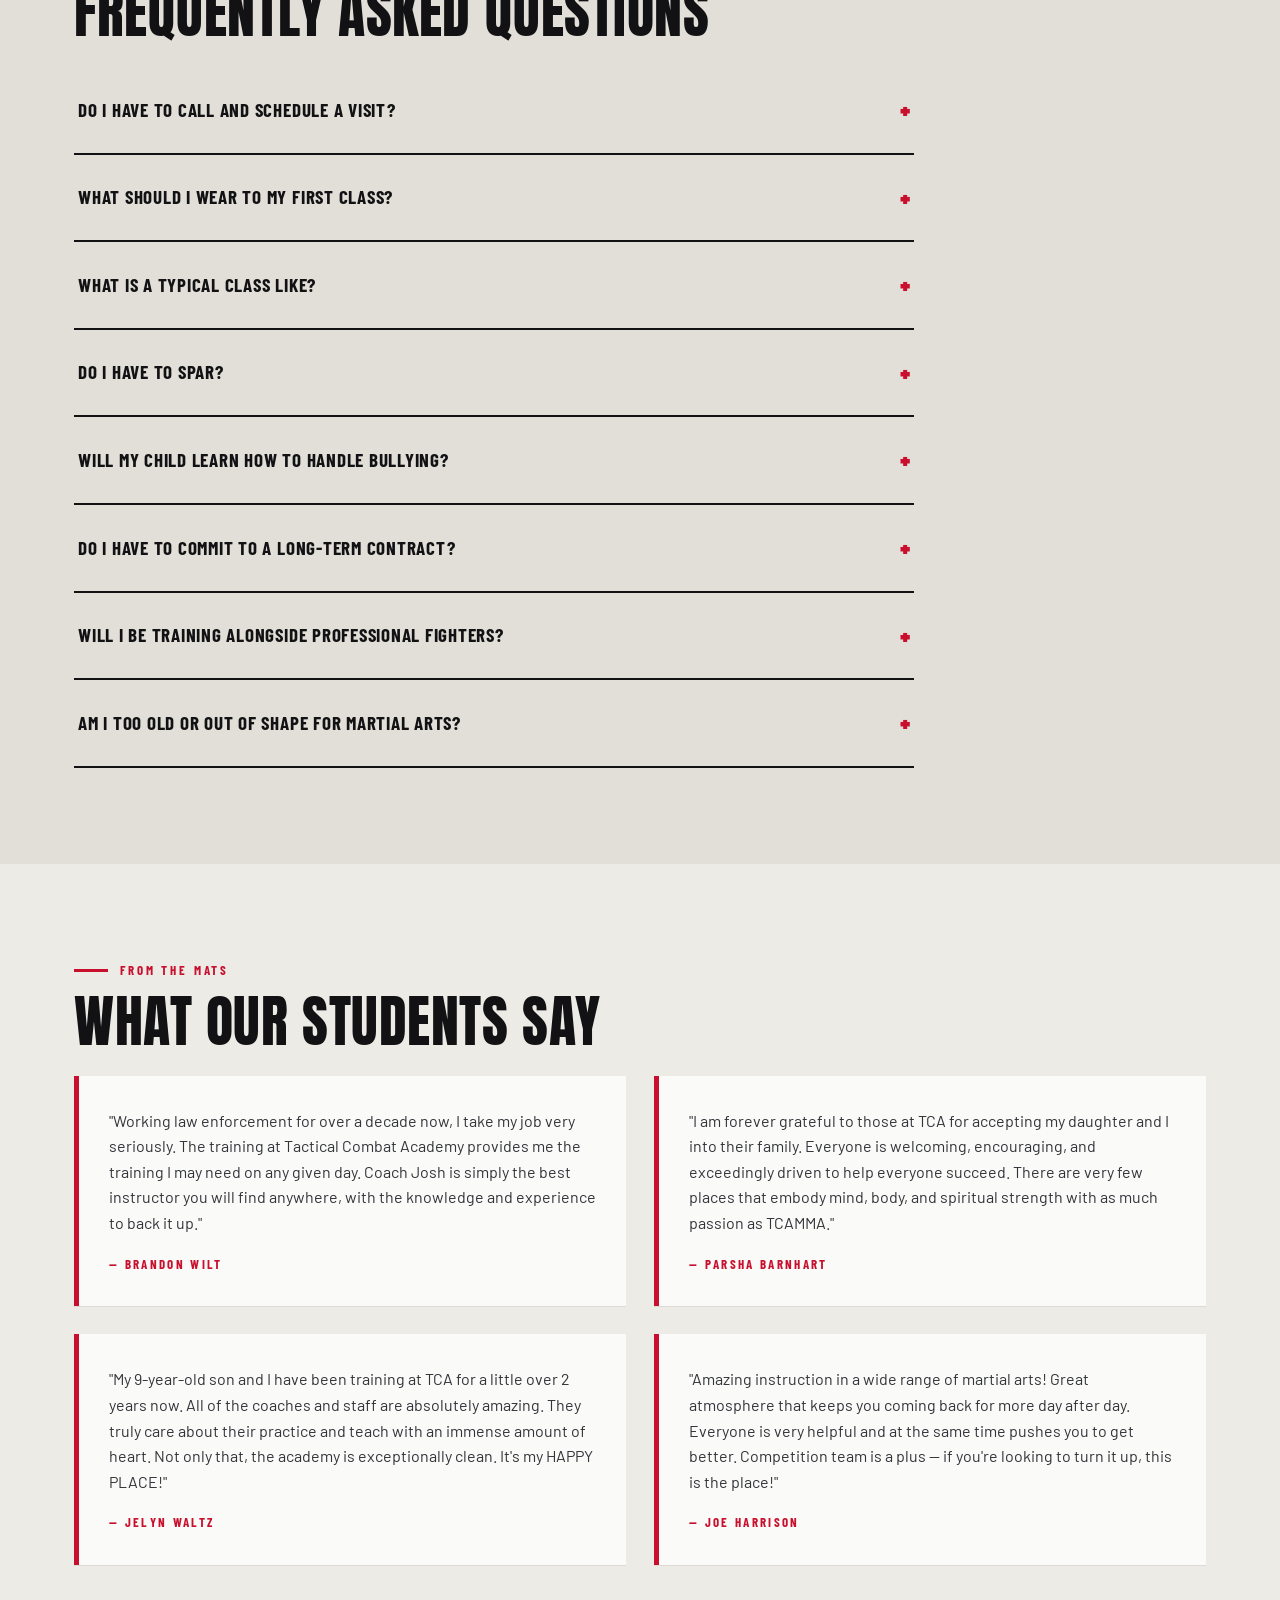
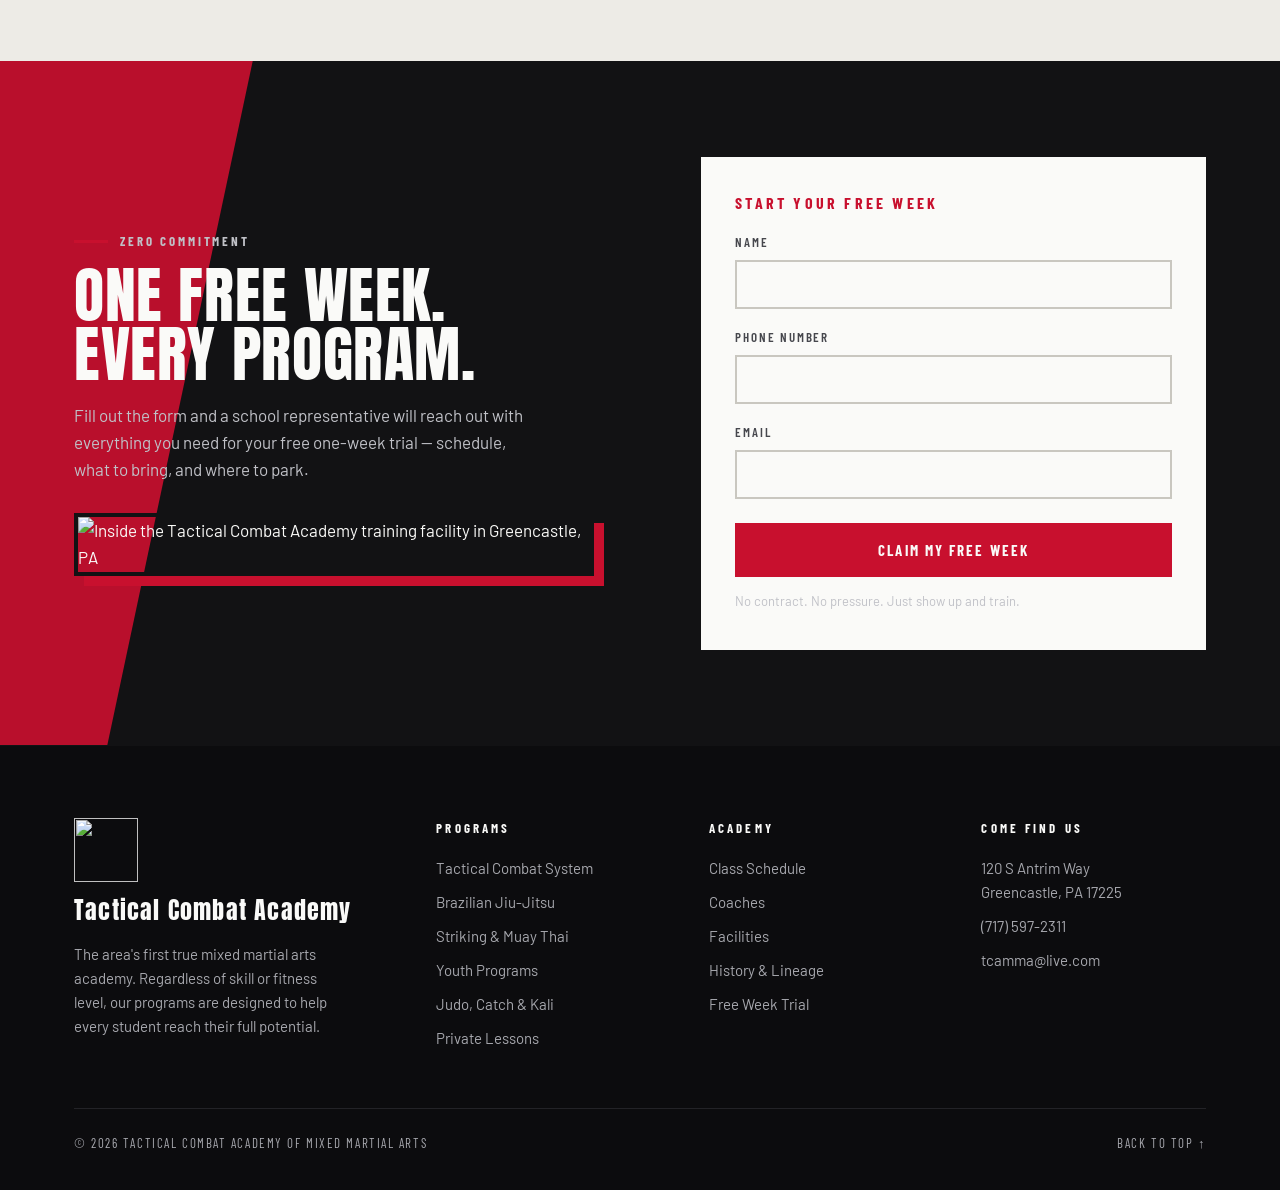
==== commit 3a9bb968: "Individual program pages + URLs matching the current tcamma.com - New pages: /programs/, /tactical-c" ====
--- a/index.html
+++ b/index.html
@@ -29,23 +29,23 @@
     </a>
     <button class="nav-toggle" aria-label="Open menu" aria-expanded="false" onclick="toggleNav(this)"><span></span></button>
     <ul class="nav-links" id="navLinks">
-      <li class="has-sub"><a href="index.html#programs">Programs<span class="caret" aria-hidden="true">▼</span></a>
+      <li class="has-sub"><a href="programs/">Programs<span class="caret" aria-hidden="true">▼</span></a>
         <ul class="sub">
-          <li><a href="index.html#mma">MMA</a></li>
-          <li><a href="index.html#striking">Striking</a></li>
-          <li><a href="index.html#bjj">Brazilian Jiu-Jitsu</a></li>
-          <li><a href="index.html#youth">Youth Programs</a></li>
-          <li><a href="index.html#strength">Strength &amp; Conditioning</a></li>
-          <li><a href="index.html#privates">Private Lessons</a></li>
-        </ul>
-      </li>
-      <li><a href="schedule.html">Schedule</a></li>
-      <li><a href="coaches.html">Coaches</a></li>
-      <li class="has-sub"><a href="about.html">About<span class="caret" aria-hidden="true">▼</span></a>
+          <li><a href="tactical-combat-system/">MMA / Tactical Combat</a></li>
+          <li><a href="striking/">Striking &amp; Muay Thai</a></li>
+          <li><a href="brazilian-jiu-jitsu/">Brazilian Jiu-Jitsu</a></li>
+          <li><a href="youth-programs/">Youth Programs</a></li>
+          <li><a href="other-programs/">Judo, Catch &amp; Kali</a></li>
+          <li><a href="private-lessons/">Private Lessons</a></li>
+        </ul>
+      </li>
+      <li><a href="schedule/">Schedule</a></li>
+      <li><a href="instructors/">Coaches</a></li>
+      <li class="has-sub"><a href="academy/">About<span class="caret" aria-hidden="true">▼</span></a>
         <ul class="sub">
-          <li><a href="about.html#story">Our Academy</a></li>
-          <li><a href="about.html#facilities">Facilities</a></li>
-          <li><a href="about.html#lineage">History &amp; Lineage</a></li>
+          <li><a href="academy/#story">Our Academy</a></li>
+          <li><a href="academy/#facilities">Facilities</a></li>
+          <li><a href="academy/#lineage">History &amp; Lineage</a></li>
         </ul>
       </li>
       <li><a href="index.html#free-week" class="nav-cta">Free Week</a></li>
@@ -68,7 +68,7 @@
     <p class="lede">TCAMMA is the area's first true mixed martial arts academy — MMA, Brazilian Jiu-Jitsu, striking, and youth programs under one roof, taught by coaches with decades on the mat.</p>
     <div class="hero-actions">
       <a class="btn btn-solid" href="#free-week">Claim Your Free Week</a>
-      <a class="btn btn-ghost" href="#programs">Explore Programs</a>
+      <a class="btn btn-ghost" href="programs/">Explore Programs</a>
     </div>
     <div class="hero-meta">
       <div><b>6+</b><span>Disciplines Taught</span></div>
@@ -93,37 +93,37 @@
         <div class="disc">MMA</div>
         <h3>Tactical Combat System</h3>
         <p>Our complete mixed martial arts program — striking, takedowns, and ground work blended into one system, for hobbyists and competitors alike.</p>
-        <a href="#free-week">Start Here</a>
+        <a href="tactical-combat-system/">Learn More</a>
       </article>
       <article class="pcard reveal" id="striking" data-tag="Stand-Up">
         <div class="disc">STK</div>
         <h3>Striking</h3>
         <p>Boxing and kickboxing fundamentals: footwork, defense, combinations, and timing — built round by round.</p>
-        <a href="#free-week">Start Here</a>
+        <a href="striking/">Learn More</a>
       </article>
       <article class="pcard reveal" id="bjj" data-tag="Ground">
         <div class="disc">BJJ</div>
         <h3>Brazilian Jiu-Jitsu</h3>
         <p>The gentle art. Learn leverage, position, and submissions in a structured curriculum that rewards consistency over athleticism.</p>
-        <a href="#free-week">Start Here</a>
+        <a href="brazilian-jiu-jitsu/">Learn More</a>
       </article>
       <article class="pcard reveal" id="youth" data-tag="Ages 4+">
         <div class="disc">YTH</div>
         <h3>Youth Programs</h3>
         <p>Confidence, discipline, and leadership for kids — built on our 3 P's of bully defense: Prevent, Prepare, Protect.</p>
-        <a href="#free-week">Start Here</a>
+        <a href="youth-programs/">Learn More</a>
       </article>
       <article class="pcard reveal" id="strength" data-tag="Engine">
         <div class="disc">S&amp;C</div>
         <h3>Strength &amp; Conditioning</h3>
         <p>A fully equipped weight room plus MMA conditioning classes to build the engine behind your technique.</p>
-        <a href="#free-week">Start Here</a>
+        <a href="other-programs/">Learn More</a>
       </article>
       <article class="pcard reveal" id="privates" data-tag="1-on-1">
         <div class="disc">PVT</div>
         <h3>Private Lessons</h3>
         <p>Fine-tune your skills and strategy with one-on-one time with any of our instructors. Ask a coach to set up a session.</p>
-        <a href="#free-week">Start Here</a>
+        <a href="private-lessons/">Learn More</a>
       </article>
     </div>
   </div>
@@ -287,20 +287,21 @@
       <div>
         <h4>Programs</h4>
         <ul>
-          <li><a href="index.html#mma">Tactical Combat System</a></li>
-          <li><a href="index.html#bjj">Brazilian Jiu-Jitsu</a></li>
-          <li><a href="index.html#striking">Striking</a></li>
-          <li><a href="index.html#youth">Youth Programs</a></li>
-          <li><a href="index.html#privates">Private Lessons</a></li>
+          <li><a href="tactical-combat-system/">Tactical Combat System</a></li>
+          <li><a href="brazilian-jiu-jitsu/">Brazilian Jiu-Jitsu</a></li>
+          <li><a href="striking/">Striking &amp; Muay Thai</a></li>
+          <li><a href="youth-programs/">Youth Programs</a></li>
+          <li><a href="other-programs/">Judo, Catch &amp; Kali</a></li>
+          <li><a href="private-lessons/">Private Lessons</a></li>
         </ul>
       </div>
       <div>
         <h4>Academy</h4>
         <ul>
-          <li><a href="schedule.html">Class Schedule</a></li>
-          <li><a href="coaches.html">Coaches</a></li>
-          <li><a href="about.html#facilities">Facilities</a></li>
-          <li><a href="about.html#lineage">History &amp; Lineage</a></li>
+          <li><a href="schedule/">Class Schedule</a></li>
+          <li><a href="instructors/">Coaches</a></li>
+          <li><a href="academy/#facilities">Facilities</a></li>
+          <li><a href="academy/#lineage">History &amp; Lineage</a></li>
           <li><a href="index.html#free-week">Free Week Trial</a></li>
         </ul>
       </div>
--- a/css/site.css
+++ b/css/site.css
@@ -177,6 +177,26 @@
 .reveal{opacity:0;transform:translateY(18px);transition:opacity .5s ease,transform .5s ease}
 .reveal.in{opacity:1;transform:none}
 
+/* ---------- program pages ---------- */
+.split .section-photo{aspect-ratio:4/3;object-fit:cover;background:var(--ink-soft)}
+.split.rev > :first-child{order:2}
+@media(max-width:880px){.split.rev > :first-child{order:0}}
+.narrow{max-width:820px}
+.narrow p{color:#46474D;margin-bottom:14px}
+.h2{font-size:clamp(34px,4.6vw,54px);margin:14px 0 20px}
+.split p a,.narrow p a{color:var(--red);font-weight:600}
+.hero-points{list-style:none;display:flex;flex-wrap:wrap;gap:10px 28px;margin-top:26px;font-family:var(--cond);font-weight:600;font-size:15px;letter-spacing:.1em;text-transform:uppercase;color:#E2E2E6}
+.hero-points li{display:flex;align-items:center;gap:10px}
+.hero-points li::before{content:"";width:10px;height:10px;background:var(--red);transform:rotate(45deg)}
+.gallery.g4 img{aspect-ratio:4/3}
+.other-progs{display:grid;grid-template-columns:repeat(5,1fr);gap:2px;background:var(--ink)}
+.other-progs a{background:var(--canvas);padding:22px 20px;text-decoration:none;font-family:var(--display);font-size:20px;text-transform:uppercase;line-height:1.05;transition:background .15s,color .15s}
+.other-progs a span{display:block;font-family:var(--cond);font-weight:700;font-size:12px;letter-spacing:.22em;color:var(--red);margin-bottom:8px}
+.other-progs a:hover{background:var(--ink);color:var(--white)}
+@media(max-width:1000px){.other-progs{grid-template-columns:repeat(2,1fr)}}
+a.pcard.hub{text-decoration:none;color:inherit;display:block}
+.pcard.hub .more{font-family:var(--cond);font-weight:700;font-size:14px;letter-spacing:.18em;text-transform:uppercase;color:var(--red);display:inline-block;margin-top:18px;border-bottom:2px solid var(--red);padding-bottom:2px}
+
 /* ---------- hero video ---------- */
 .hero-video{position:absolute;inset:0;width:100%;height:100%;object-fit:cover;z-index:0}
 .hero-shade{position:absolute;inset:0;z-index:1;background:linear-gradient(90deg,rgba(18,18,20,.92) 0%,rgba(18,18,20,.72) 50%,rgba(18,18,20,.45) 100%),linear-gradient(0deg,rgba(18,18,20,.6),transparent 40%)}
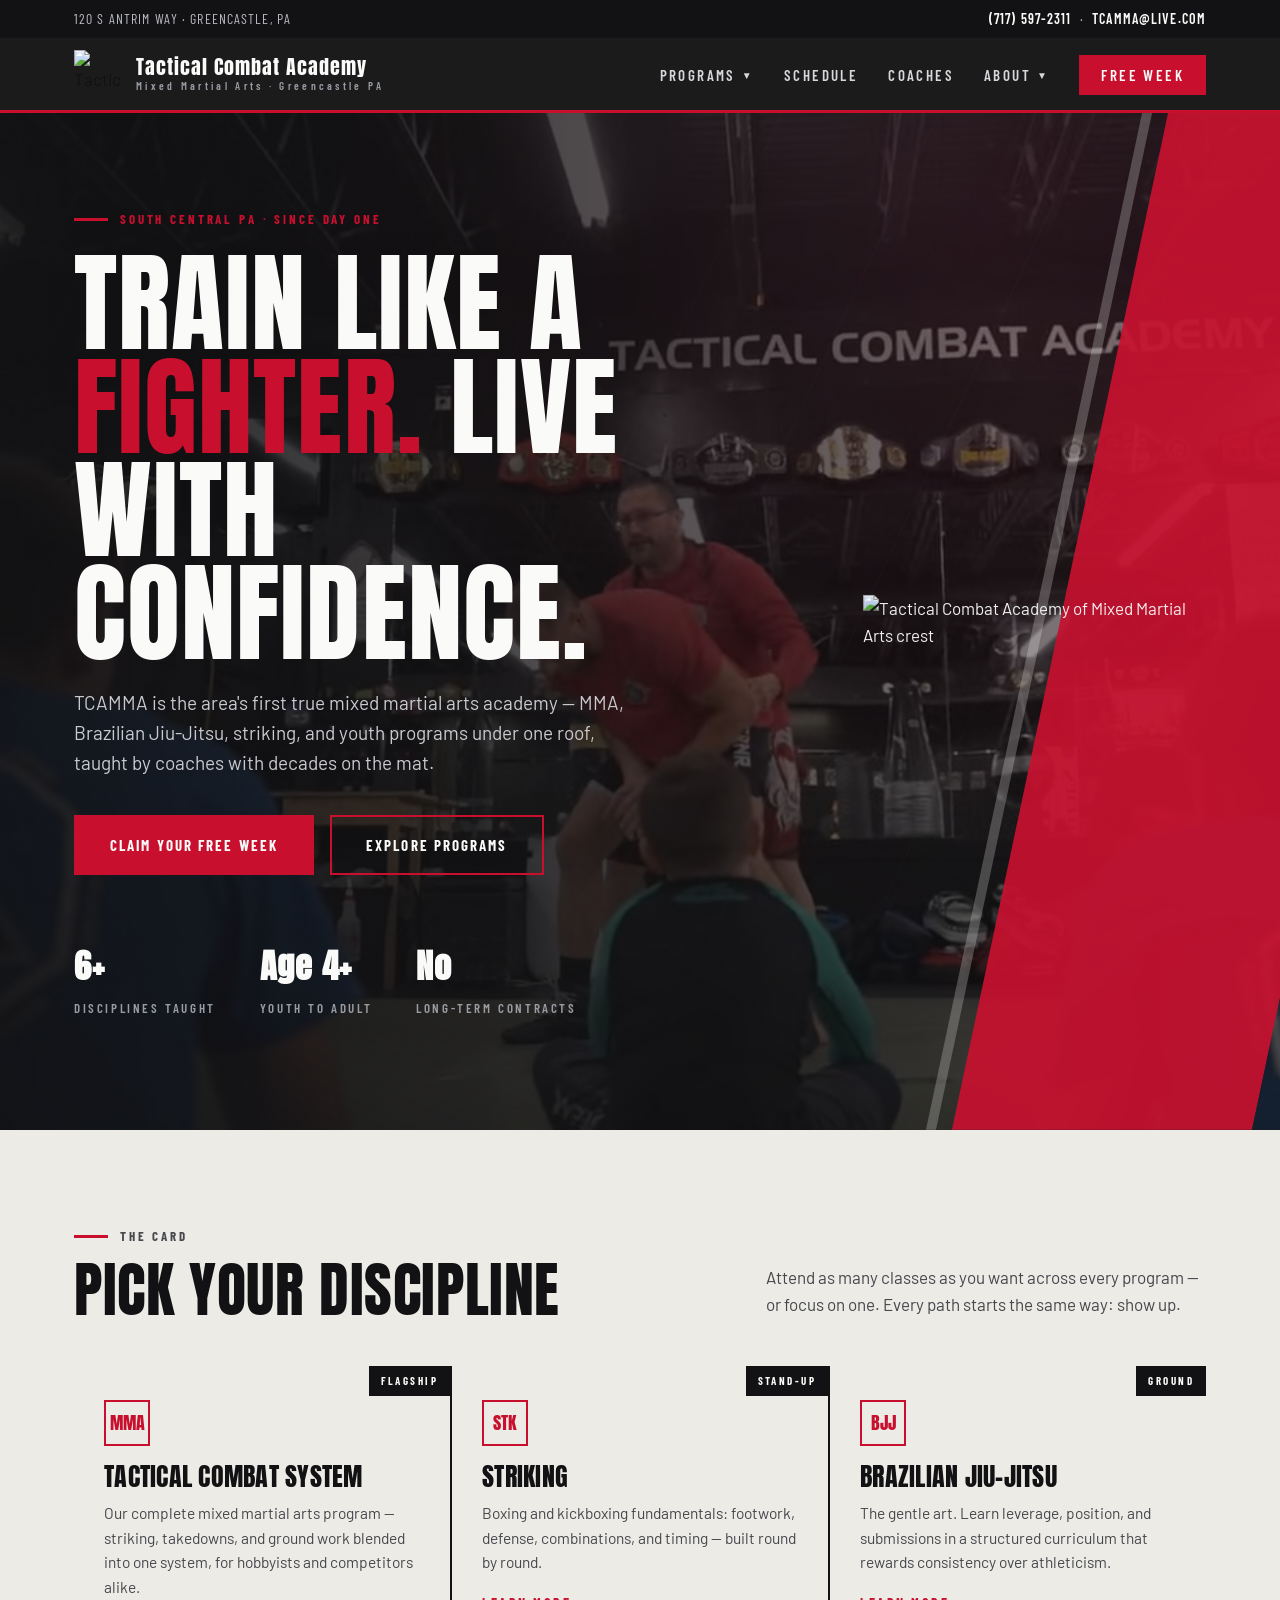
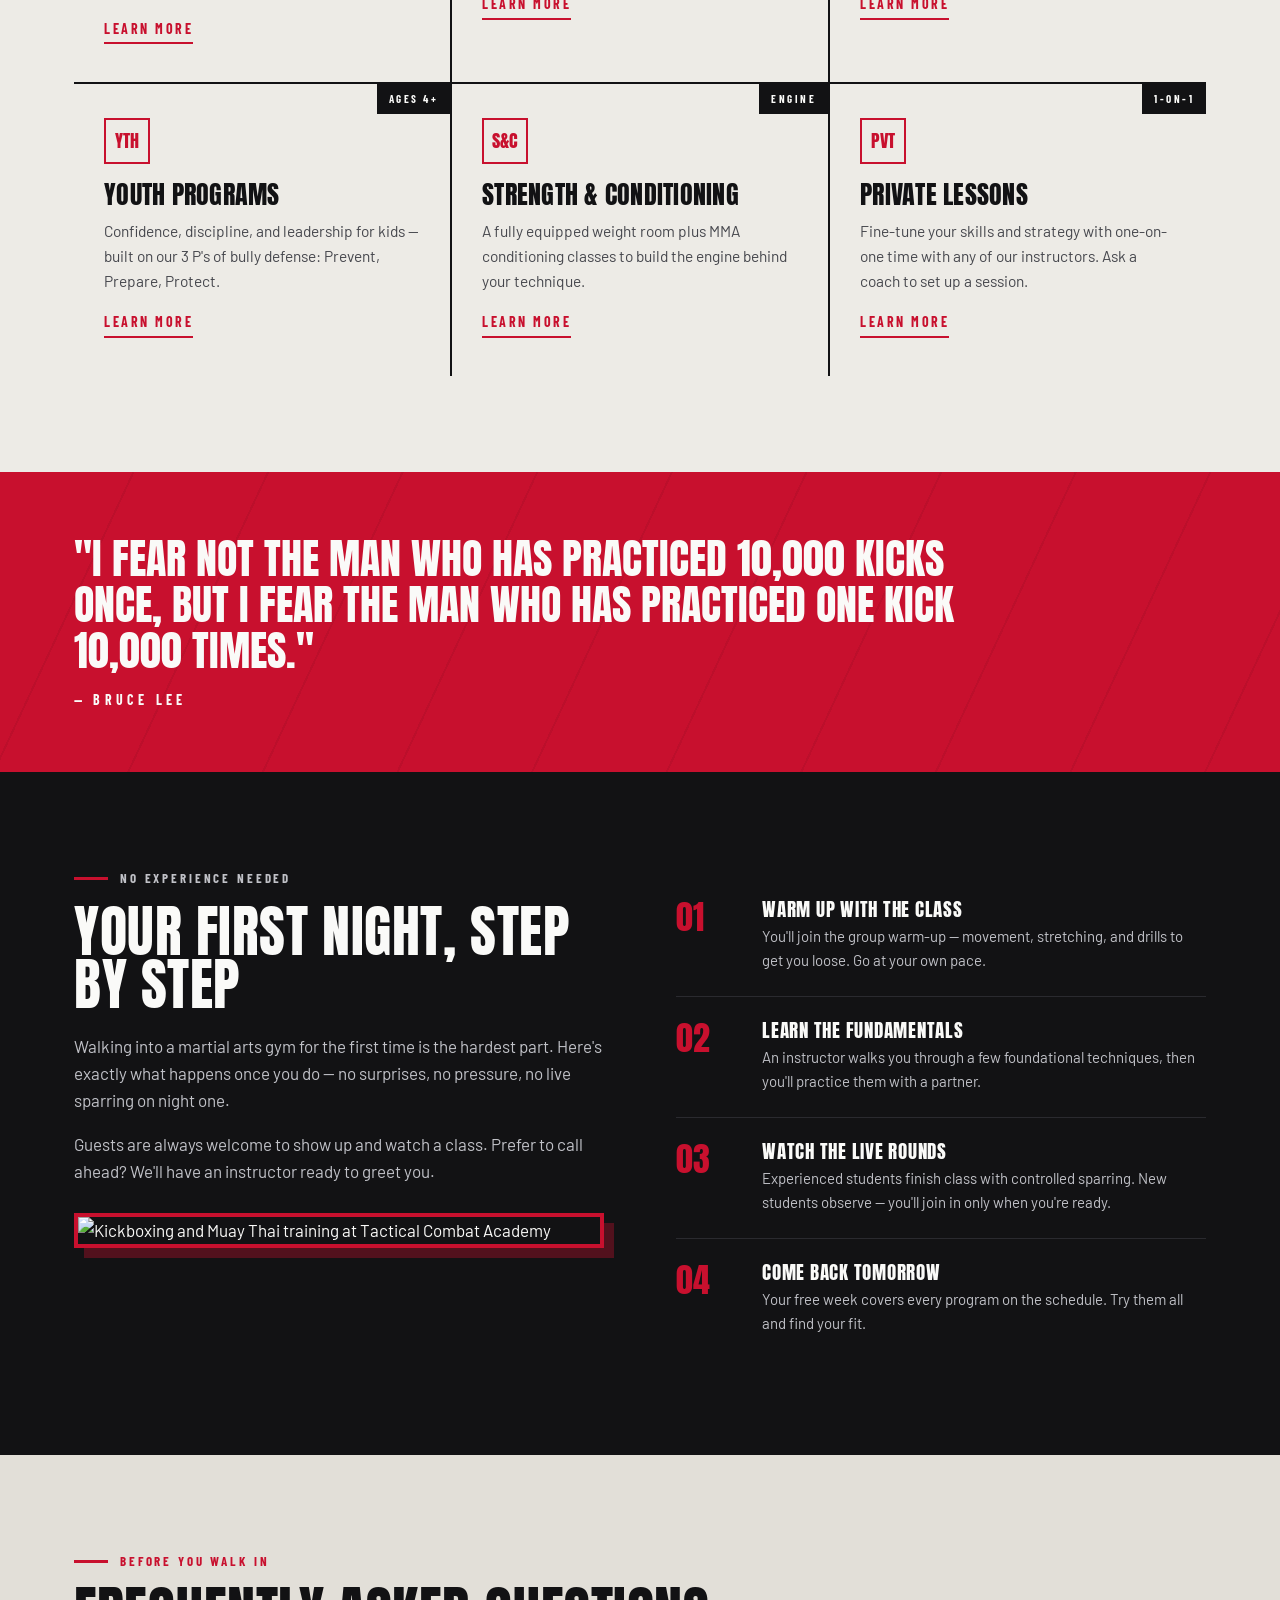
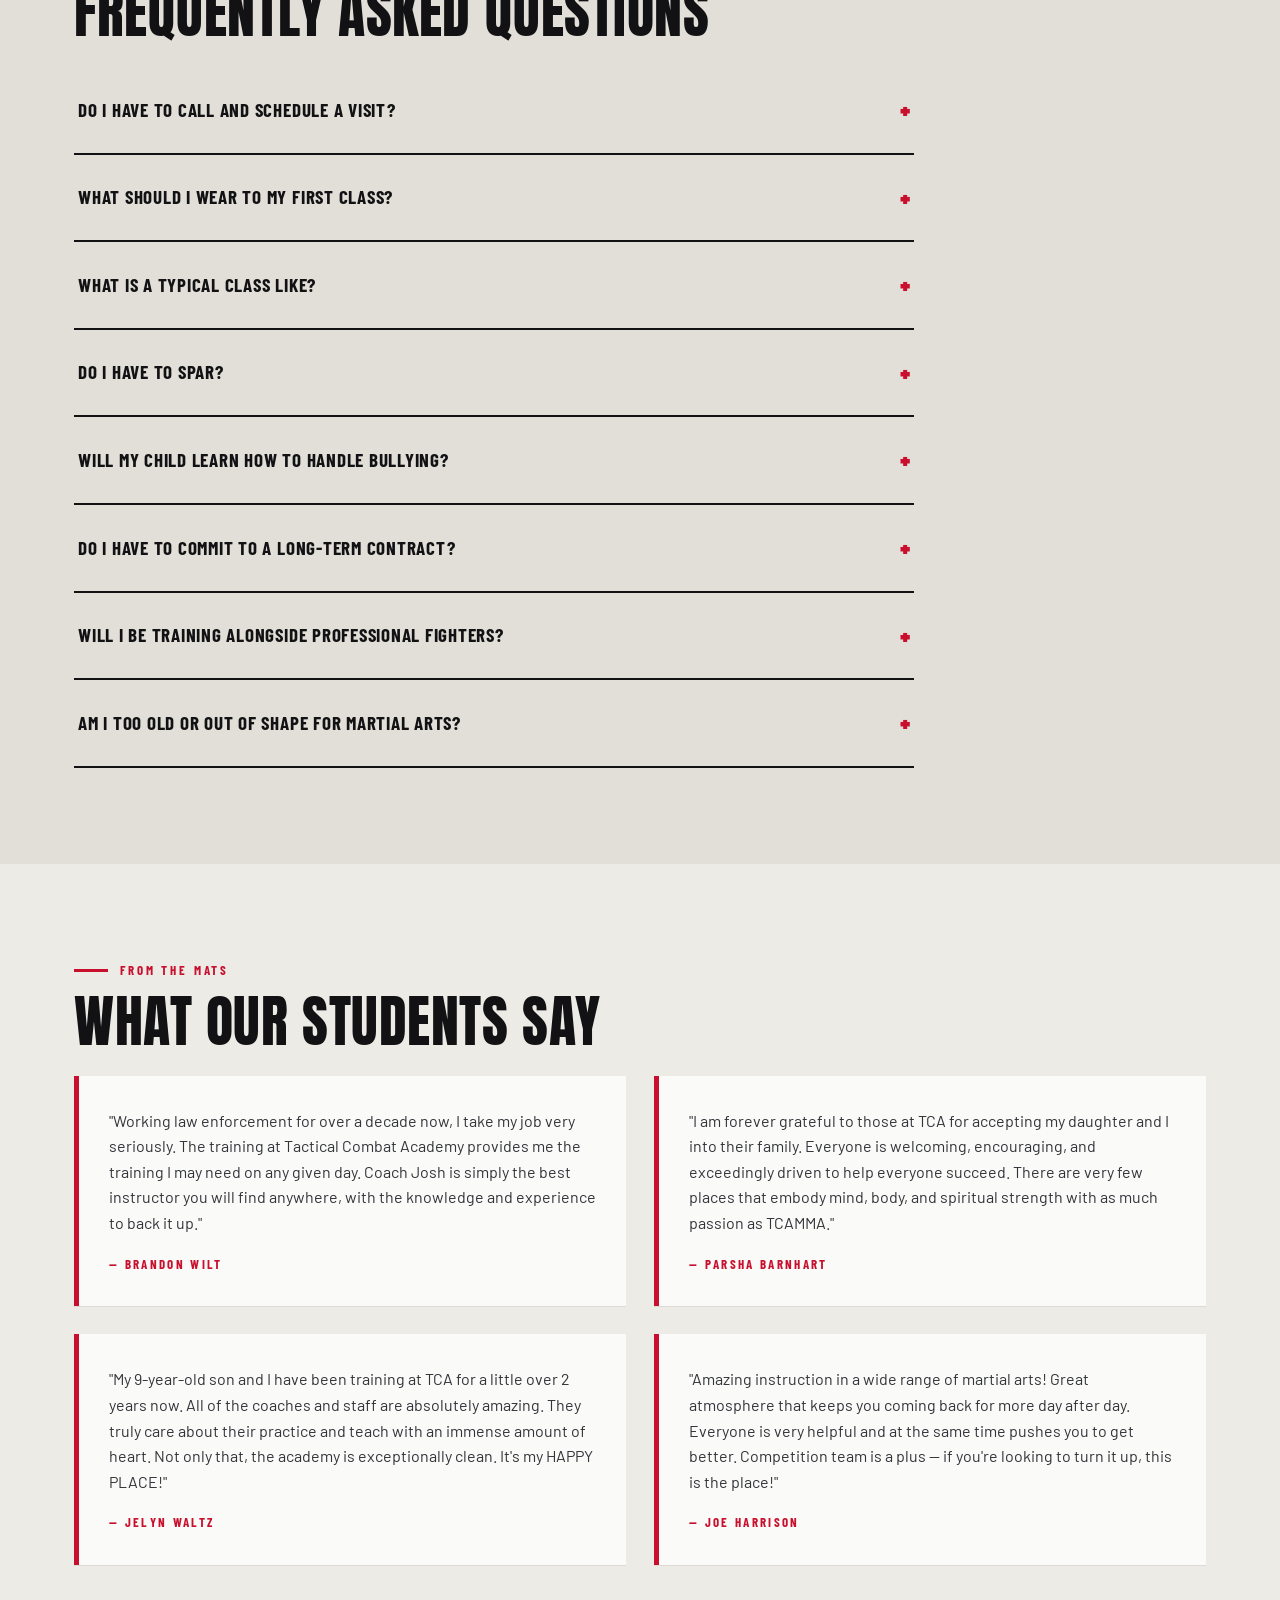
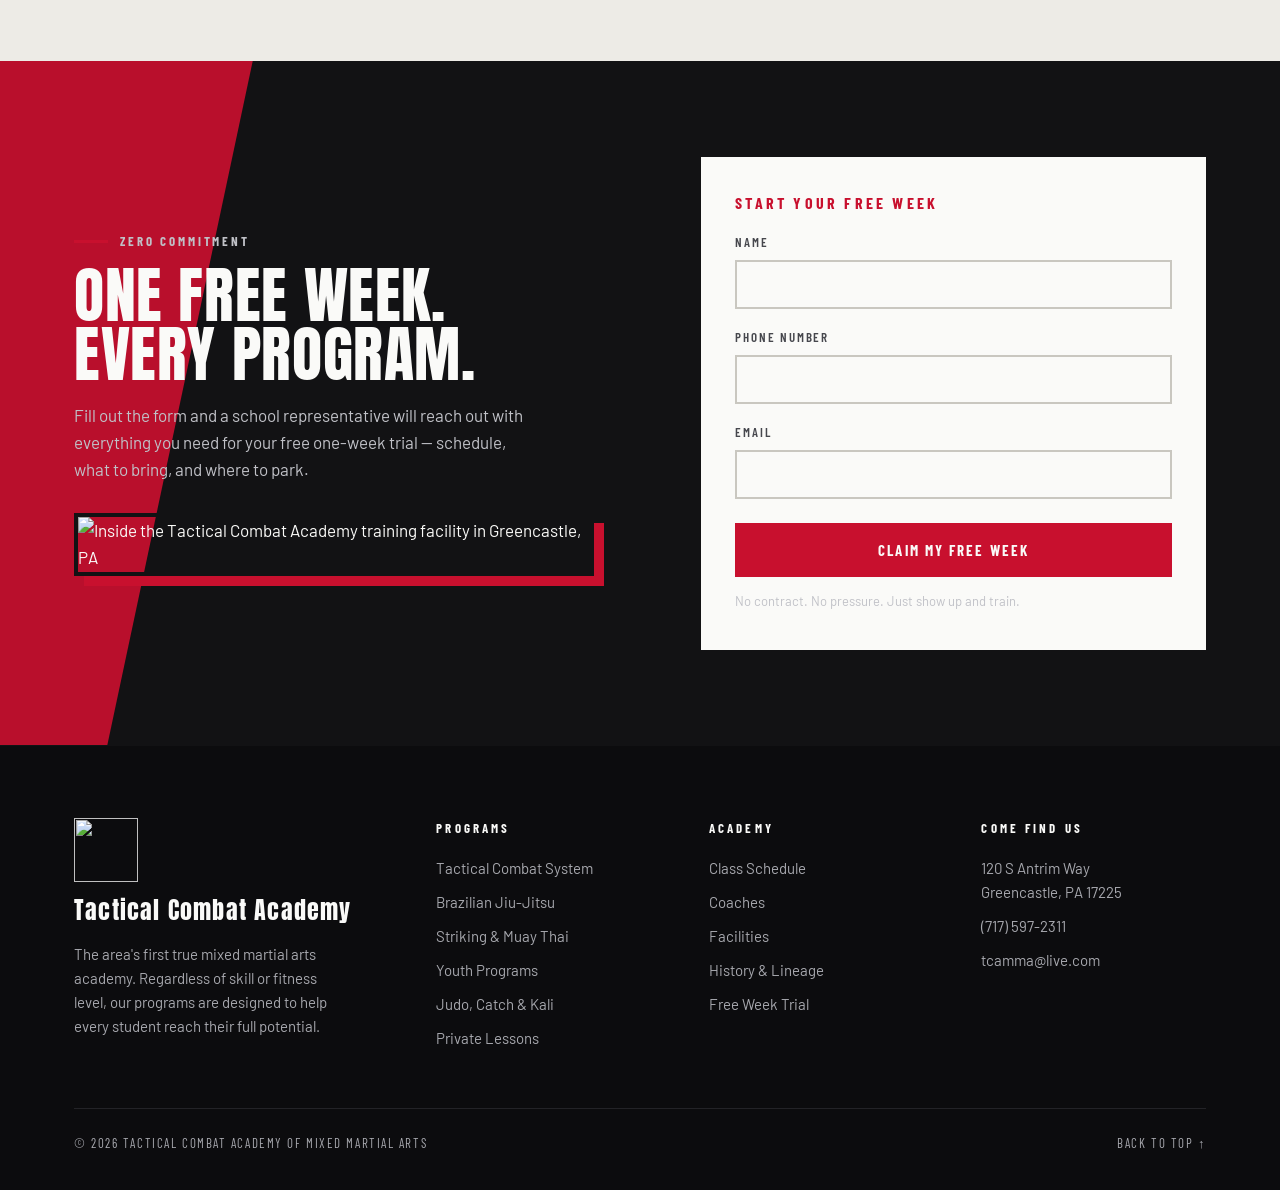
==== commit 67f3be0c: "Keep the GitHub Pages draft out of search indexes Add a noindex, nofollow robots meta tag to every H" ====
--- a/index.html
+++ b/index.html
@@ -3,6 +3,7 @@
 <head>
 <meta charset="UTF-8">
 <meta name="viewport" content="width=device-width, initial-scale=1.0">
+<meta name="robots" content="noindex, nofollow">
 <title>Tactical Combat Academy | MMA, BJJ & Striking — Greencastle, PA</title>
 <meta name="description" content="TCAMMA is South Central PA's first true mixed martial arts academy. MMA, Brazilian Jiu-Jitsu, Striking, and youth programs in Greencastle, PA. Free week of training.">
 <link rel="preconnect" href="https://fonts.googleapis.com">
--- a/css/site.css
+++ b/css/site.css
@@ -179,6 +179,12 @@
 
 /* ---------- program pages ---------- */
 .split .section-photo{aspect-ratio:4/3;object-fit:cover;background:var(--ink-soft)}
+.split .section-photo.tall{aspect-ratio:4/5;object-position:center 20%;max-height:640px}
+.gallery.g4 img{object-position:center 25%}
+.page-hero-bg{position:absolute;inset:0;width:100%;height:100%;object-fit:cover;object-position:center 30%}
+.page-hero.has-bg::before{z-index:1;background:linear-gradient(90deg,rgba(18,18,20,.94) 0%,rgba(18,18,20,.78) 45%,rgba(18,18,20,.3) 100%)}
+.page-hero.has-bg .wrap{z-index:2;padding-top:110px;padding-bottom:110px}
+@media(max-width:640px){.page-hero.has-bg::before{background:rgba(18,18,20,.8)}}
 .split.rev > :first-child{order:2}
 @media(max-width:880px){.split.rev > :first-child{order:0}}
 .narrow{max-width:820px}
